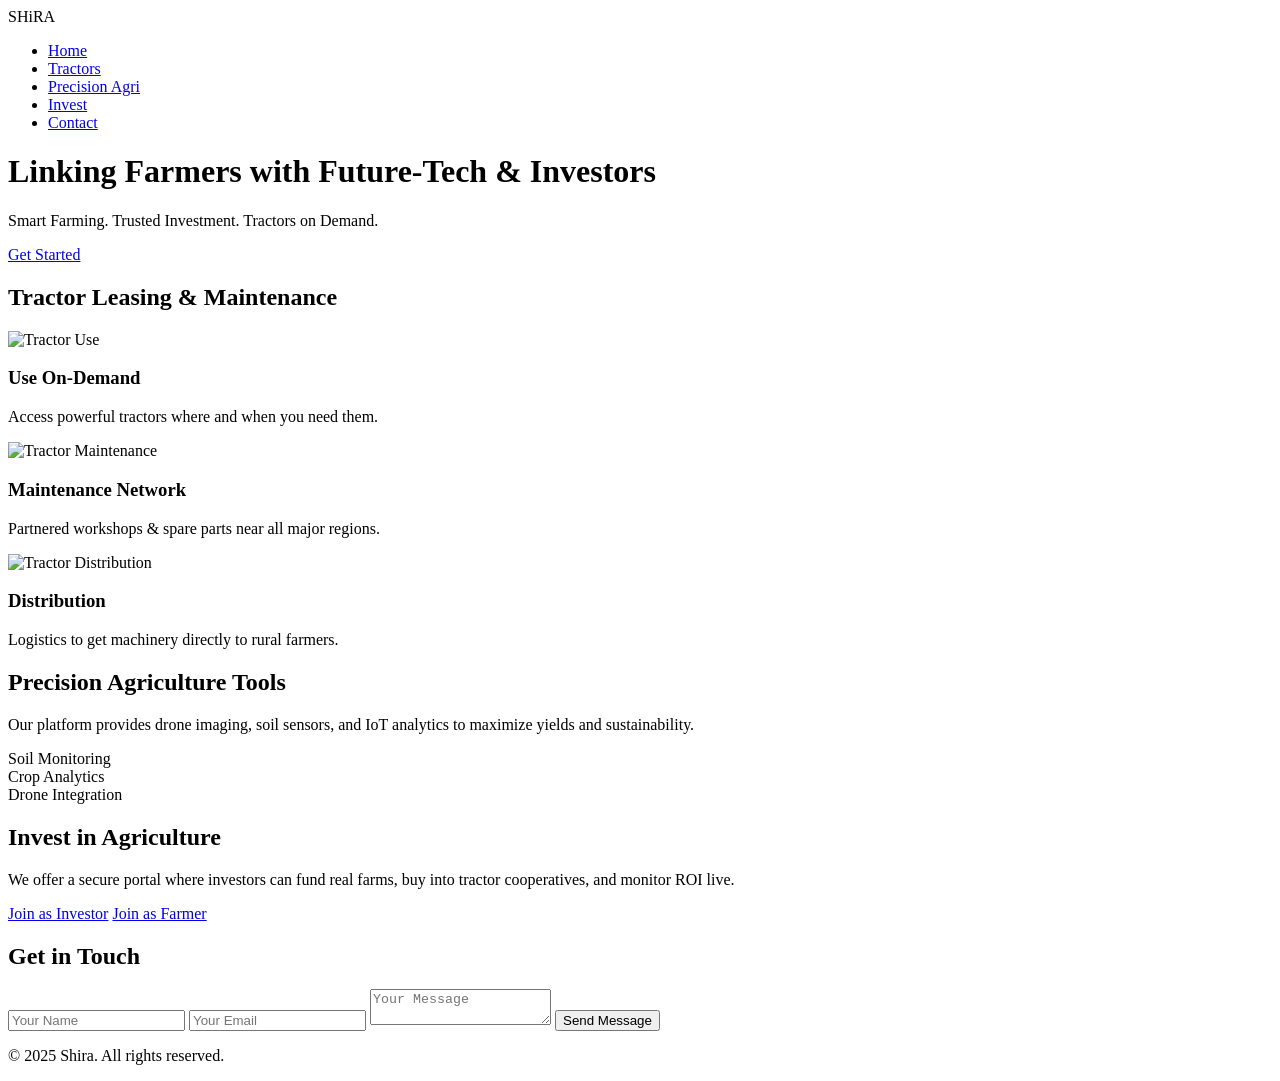
==== index.html @ dc51556b "Shira" ====
<!DOCTYPE html>
<html lang="en">
<head>
  <meta charset="UTF-8">
  <meta name="viewport" content="width=device-width, initial-scale=1.0">
  <title>SHiRA | Tractors, Tech & Investment</title>
  <link rel="stylesheet" href="shira.css">
</head>
<body>
  <header class="hero" style="background-image: url('img/farm-bg.jpg');">
    <nav class="navbar">
      <div class="logo">SHiRA</div>
      <ul class="nav-links">
        <li><a href="#home">Home</a></li>
        <li><a href="#tractors">Tractors</a></li>
        <li><a href="#precision">Precision Agri</a></li>
        <li><a href="#invest">Invest</a></li>
        <li><a href="#contact">Contact</a></li>
      </ul>
    </nav>
    <div class="overlay-text">
      <h1>Linking Farmers with Future-Tech & Investors</h1>
      <p>Smart Farming. Trusted Investment. Tractors on Demand.</p>
      <a href="#invest" class="btn">Get Started</a>
    </div>
  </header>

  <section id="tractors" class="section">
    <h2>Tractor Leasing & Maintenance</h2>
    <div class="flex-cards">
      <div class="card">
        <img src="img/tractor1.jpg" alt="Tractor Use">
        <h3>Use On-Demand</h3>
        <p>Access powerful tractors where and when you need them.</p>
      </div>
      <div class="card">
        <img src="img/tractor2.jpg" alt="Tractor Maintenance">
        <h3>Maintenance Network</h3>
        <p>Partnered workshops & spare parts near all major regions.</p>
      </div>
      <div class="card">
        <img src="img/tractor3.jpg" alt="Tractor Distribution">
        <h3>Distribution</h3>
        <p>Logistics to get machinery directly to rural farmers.</p>
      </div>
    </div>
  </section>

  <section id="precision" class="section dark-bg">
    <h2>Precision Agriculture Tools</h2>
    <p>Our platform provides drone imaging, soil sensors, and IoT analytics to maximize yields and sustainability.</p>
    <div class="features">
      <div>Soil Monitoring</div>
      <div>Crop Analytics</div>
      <div>Drone Integration</div>
    </div>
  </section>

  <section id="invest" class="section">
    <h2>Invest in Agriculture</h2>
    <p>We offer a secure portal where investors can fund real farms, buy into tractor cooperatives, and monitor ROI live.</p>
    <a href="/register" class="btn">Join as Investor</a>
    <a href="/register" class="btn btn-outline">Join as Farmer</a>
  </section>

  <section id="contact" class="section contact">
    <h2>Get in Touch</h2>
    <form action="/contact" method="POST">
      <input type="text" name="name" placeholder="Your Name" required>
      <input type="email" name="email" placeholder="Your Email" required>
      <textarea name="message" placeholder="Your Message" required></textarea>
      <button type="submit">Send Message</button>
    </form>
  </section>

  <footer>
    <p>&copy; 2025 Shira. All rights reserved.</p>
  </footer>
</body>
</html>
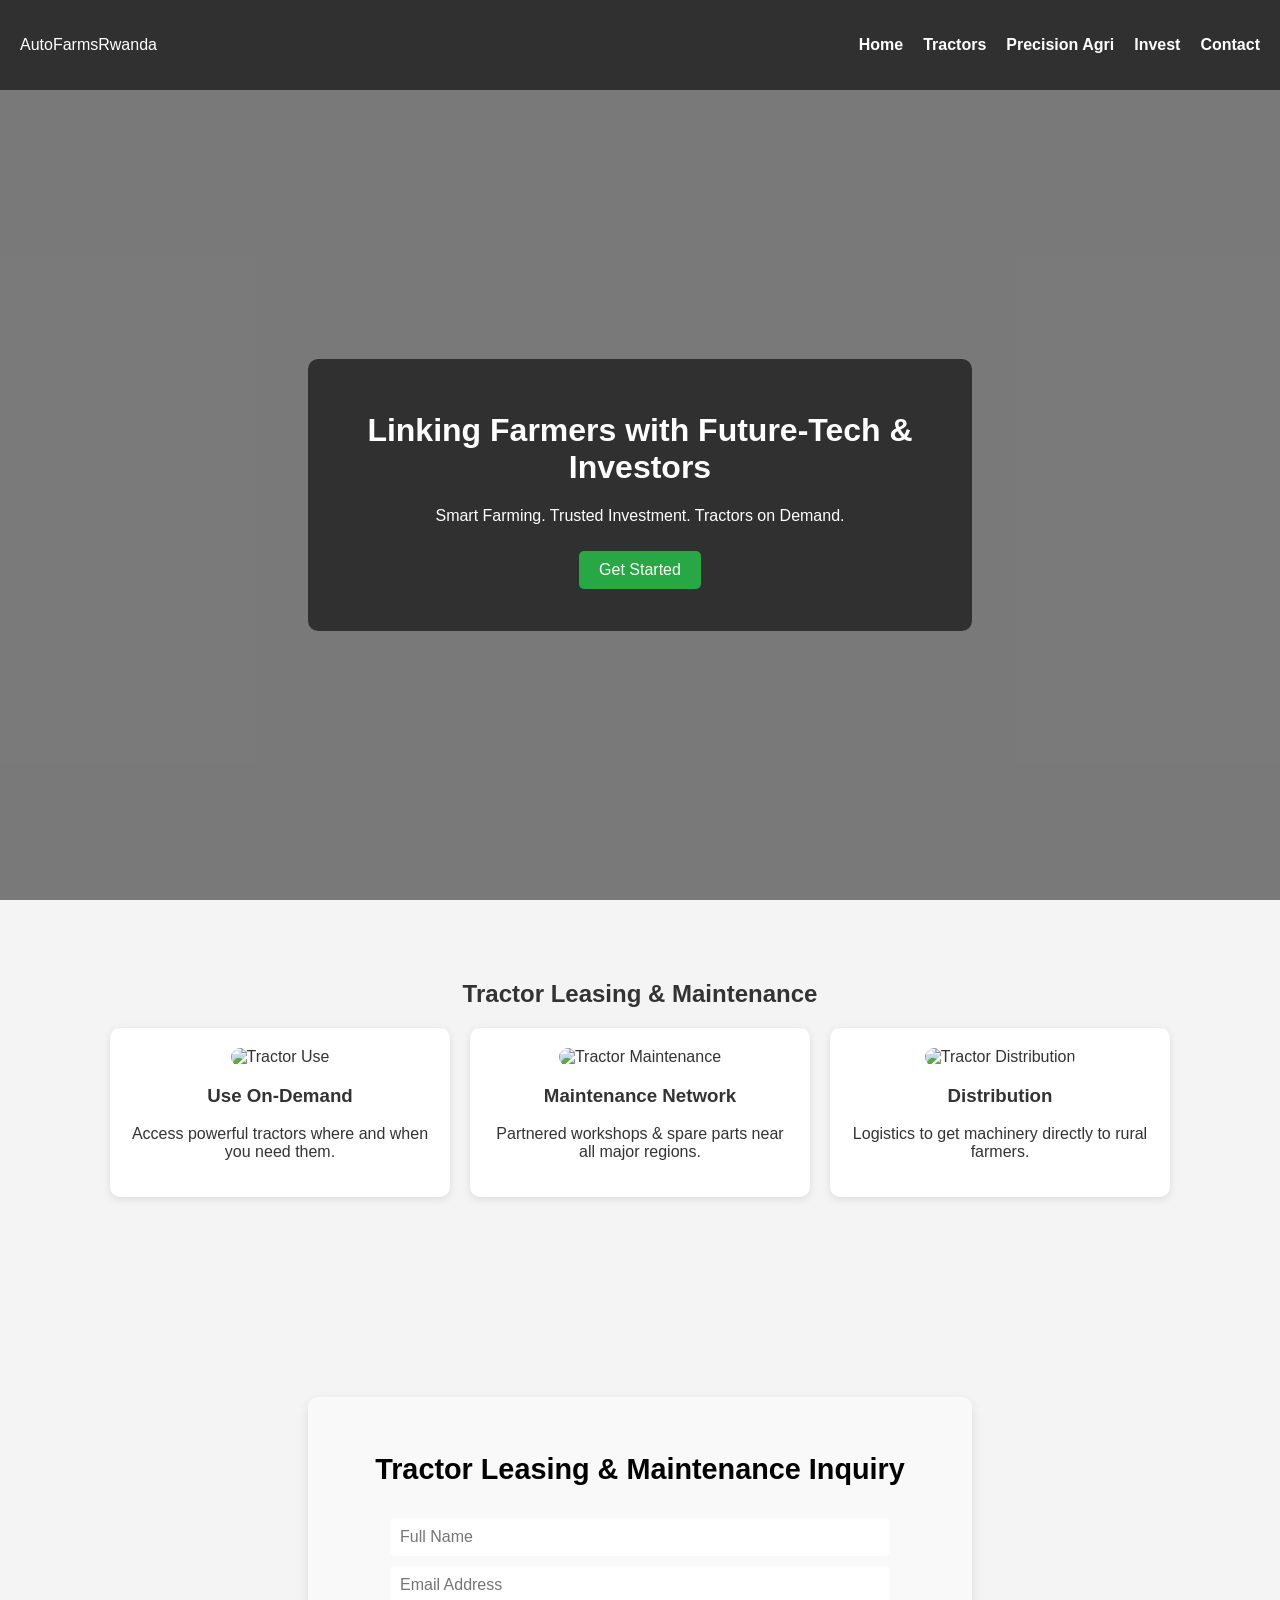
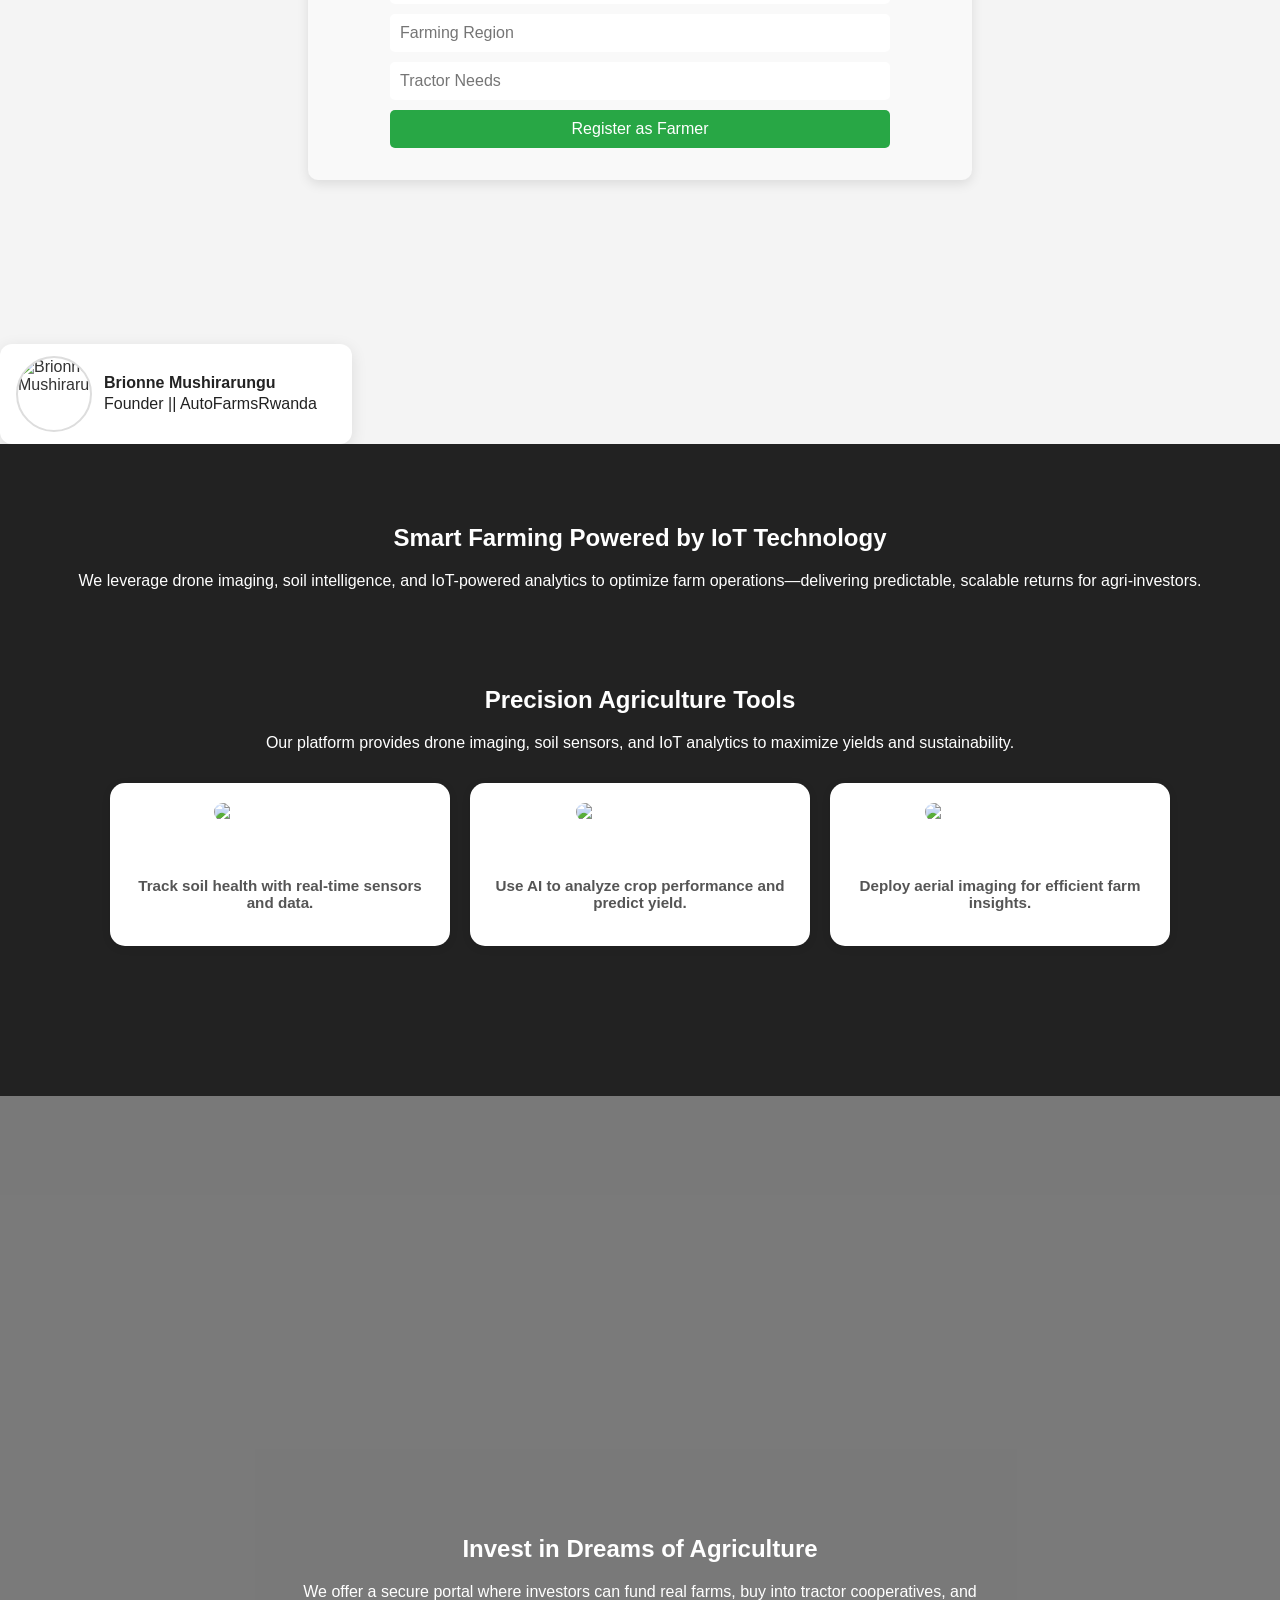
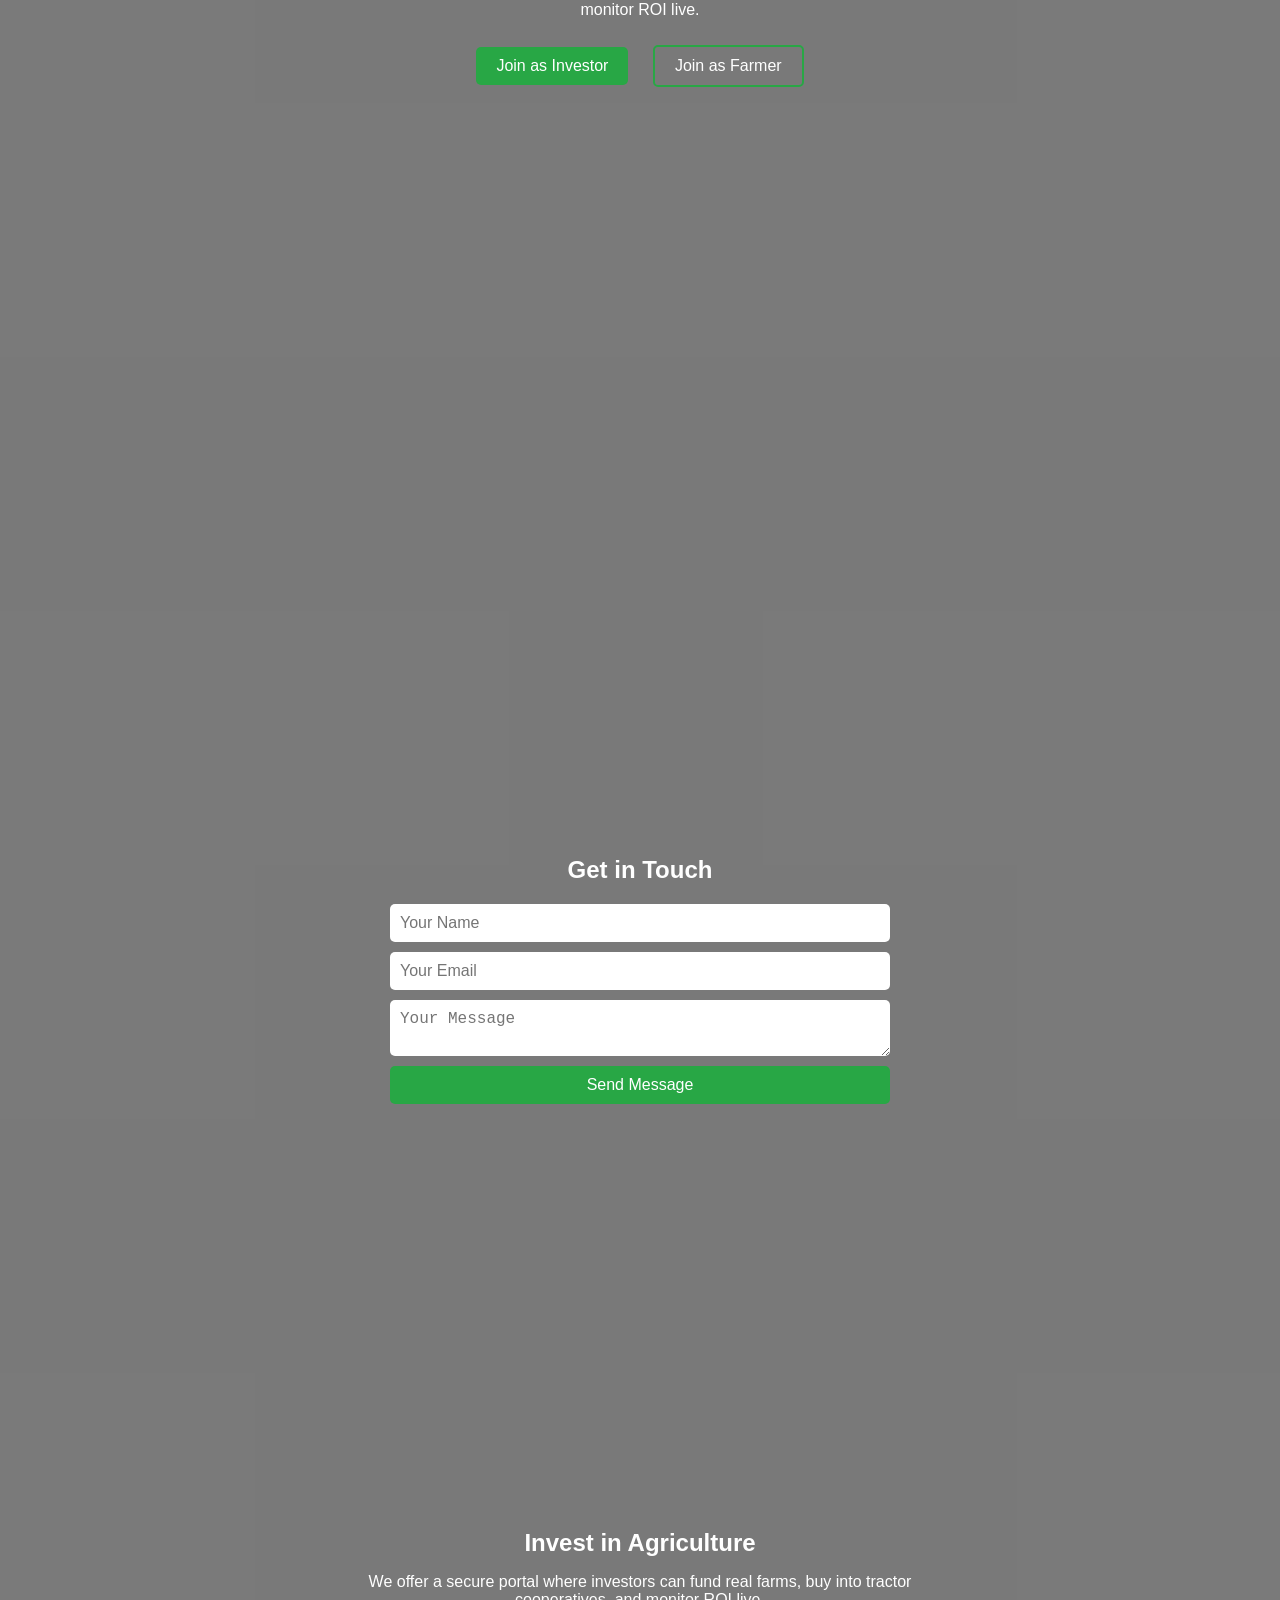
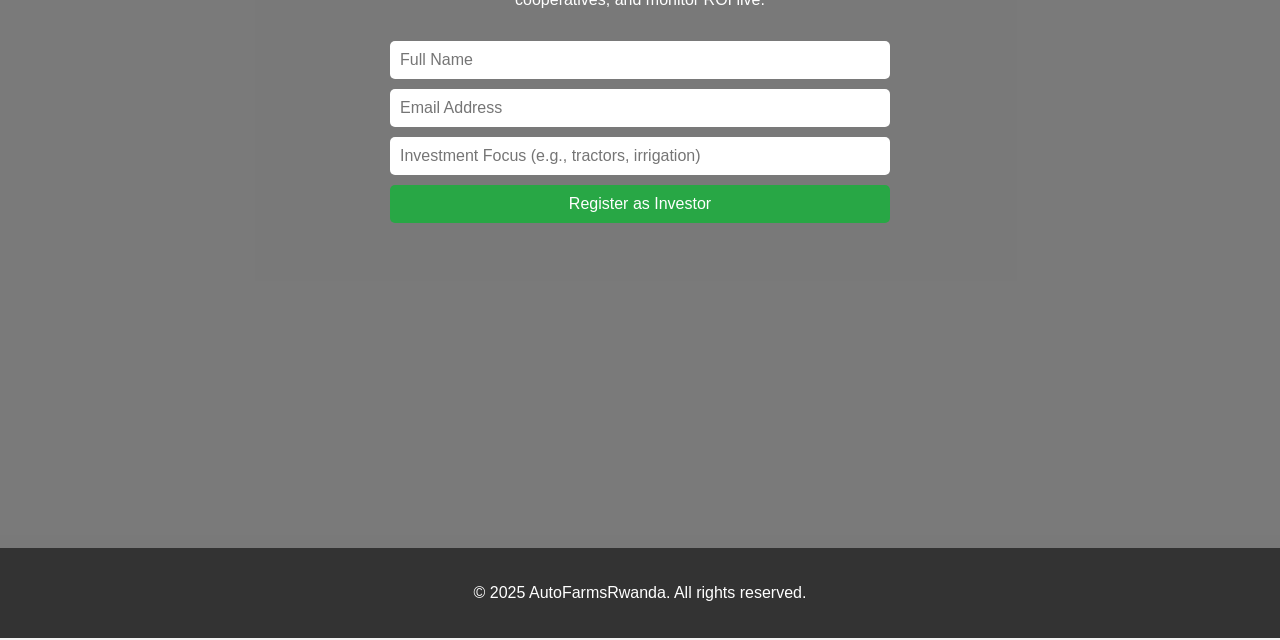
==== commit af3630a3: "html update" ====
--- a/index.html
+++ b/index.html
@@ -3,13 +3,19 @@
 <head>
   <meta charset="UTF-8">
   <meta name="viewport" content="width=device-width, initial-scale=1.0">
-  <title>SHiRA | Tractors, Tech & Investment</title>
-  <link rel="stylesheet" href="shira.css">
+  <title>AFR | Tractors, Tech & Investment</title>
+  <link rel="stylesheet" href="autofarmsrwanda.css">
 </head>
 <body>
-  <header class="hero" style="background-image: url('img/farm-bg.jpg');">
+ <header class="hero">
+  <video autoplay muted loop playsinline class="hero-video">
+    <source src="shira1.mp4" type="video/mp4">
+    Your browser does not support the video tag.
+  </video>
+  <div class="hero-overlay"></div>
+
     <nav class="navbar">
-      <div class="logo">SHiRA</div>
+      <div class="logo">AutoFarmsRwanda</div>
       <ul class="nav-links">
         <li><a href="#home">Home</a></li>
         <li><a href="#tractors">Tractors</a></li>
@@ -29,41 +35,99 @@
     <h2>Tractor Leasing & Maintenance</h2>
     <div class="flex-cards">
       <div class="card">
-        <img src="img/tractor1.jpg" alt="Tractor Use">
+        <img src="tractor1.jpeg" alt="Tractor Use">
         <h3>Use On-Demand</h3>
         <p>Access powerful tractors where and when you need them.</p>
       </div>
       <div class="card">
-        <img src="img/tractor2.jpg" alt="Tractor Maintenance">
+        <img src="tractor3.jpeg" alt="Tractor Maintenance">
         <h3>Maintenance Network</h3>
         <p>Partnered workshops & spare parts near all major regions.</p>
       </div>
       <div class="card">
-        <img src="img/tractor3.jpg" alt="Tractor Distribution">
+        <img src="tractor 2.jpg" alt="Tractor Distribution">
         <h3>Distribution</h3>
         <p>Logistics to get machinery directly to rural farmers.</p>
       </div>
     </div>
   </section>
 
+  <section id="tractors" class="section">
+  <div class="tractor-form-container">
+    <h2 style="color: black;">Tractor Leasing & Maintenance Inquiry</h2>
+    <form action="/register/farmer" method="POST" class="registration-form">
+      <input type="text" name="name" placeholder="Full Name" required>
+      <input type="email" name="email" placeholder="Email Address" required>
+      <input type="text" name="region" placeholder="Farming Region" required>
+      <input type="text" name="tractor_need" placeholder="Tractor Needs" required>
+      <button type="submit">Register as Farmer</button>
+    </form>
+    
+</section>
+  <div class="form-profile-box">
+  <img src="brii.png" alt="Brionne Mushirarungu">
+  <div class="profile-text">
+    <strong>Brionne Mushirarungu</strong><br>
+    Founder || AutoFarmsRwanda
+  </div>
+</div>
+
   <section id="precision" class="section dark-bg">
-    <h2>Precision Agriculture Tools</h2>
-    <p>Our platform provides drone imaging, soil sensors, and IoT analytics to maximize yields and sustainability.</p>
+    <h2>Smart Farming Powered by IoT Technology
+</h2>
+    <p>We leverage drone imaging, soil intelligence, and IoT-powered analytics to optimize farm operations—delivering predictable, scalable returns for agri-investors.</p>
     <div class="features">
-      <div>Soil Monitoring</div>
-      <div>Crop Analytics</div>
-      <div>Drone Integration</div>
-    </div>
+  <section id="precision" class="section dark-bg">
+  <h2>Precision Agriculture Tools</h2>
+  <p>Our platform provides drone imaging, soil sensors, and IoT analytics to maximize yields and sustainability.</p>
+  
+  <div class="feature-cards">
+    <div class="feature-card">
+      <img src="soil-monitoring.jpeg" alt="Soil Monitoring">
+      <h3>Soil Monitoring</h3>
+      <p>Track soil health with real-time sensors and data.</p>
+    </div>
+    <div class="feature-card">
+      <img src="crop-analytics.jpeg" alt="Crop Analytics">
+      <h3>Crop Analytics</h3>
+      <p>Use AI to analyze crop performance and predict yield.</p>
+    </div>
+    <div class="feature-card">
+      <img src="drone-integration.jpg" alt="Drone Integration">
+      <h3>Drone Integration</h3>
+      <p>Deploy aerial imaging for efficient farm insights.</p>
+    </div>
+  </div>
+</section>
+
+</div>
   </section>
 
-  <section id="invest" class="section">
-    <h2>Invest in Agriculture</h2>
+ <section id="invest" class="section image-bg">
+  <div class="overlay"></div>
+
+  <div class="content">
+    <h2>Invest in Dreams of Agriculture</h2>
     <p>We offer a secure portal where investors can fund real farms, buy into tractor cooperatives, and monitor ROI live.</p>
     <a href="/register" class="btn">Join as Investor</a>
     <a href="/register" class="btn btn-outline">Join as Farmer</a>
-  </section>
-
-  <section id="contact" class="section contact">
+  </div>
+</section>
+
+
+ <section id="contact" class="contact-section">
+  <div class="overlay"></div>
+
+  <div class="video-row">
+    <video autoplay muted loop playsinline class="side-video left-video">
+      <source src="ric.mp4" type="video/mp4">
+    </video>
+    <video autoplay muted loop playsinline class="side-video right-video">
+      <source src="ricaaa.mp4" type="video/mp4">
+    </video>
+  </div>
+
+  <div class="contact-content">
     <h2>Get in Touch</h2>
     <form action="/contact" method="POST">
       <input type="text" name="name" placeholder="Your Name" required>
@@ -71,10 +135,67 @@
       <textarea name="message" placeholder="Your Message" required></textarea>
       <button type="submit">Send Message</button>
     </form>
-  </section>
+  </div>
+</section>
+
+
+
+
+
+ <section id="invest" class="section video-section">
+  <video autoplay muted loop playsinline class="background-video">
+    <source src="shira0.mp4" type="video/mp4">
+    Your browser does not support the video tag.
+  </video>
+  <div class="video-overlay"></div>
+
+  <div class="video-content">
+    <h2>Invest in Agriculture</h2>
+    <p>We offer a secure portal where investors can fund real farms, buy into tractor cooperatives, and monitor ROI live.</p>
+    <form action="/register/investor" method="POST" class="registration-form">
+      <input type="text" name="name" placeholder="Full Name" required>
+      <input type="email" name="email" placeholder="Email Address" required>
+      <input type="text" name="investment_focus" placeholder="Investment Focus (e.g., tractors, irrigation)" required>
+      <button type="submit">Register as Investor</button>
+    </form>
+  </div>
+</section>
+
+
+<style>
+.registration-form {
+  margin-top: 2rem;
+  display: flex;
+  flex-direction: column;
+  gap: 10px;
+  max-width: 500px;
+  margin-left: auto;
+  margin-right: auto;
+}
+.registration-form input,
+.registration-form button {
+  padding: 10px;
+  border-radius: 5px;
+  border: none;
+  font-size: 1rem;
+}
+.registration-form input {
+  background: #fff;
+  color: #333;
+}
+.registration-form button {
+  background: #28a745;
+  color: white;
+  cursor: pointer;
+  transition: background 0.3s ease;
+}
+.registration-form button:hover {
+  background: #218838;
+}
+</style>
 
   <footer>
-    <p>&copy; 2025 Shira. All rights reserved.</p>
+    <p>&copy; 2025 AutoFarmsRwanda. All rights reserved.</p>
   </footer>
 </body>
 </html>
--- a/autofarmsrwanda.css
+++ b/autofarmsrwanda.css
@@ -0,0 +1,550 @@
+/* GENERAL RESET */
+body {
+  margin: 0;
+  font-family: 'Segoe UI', sans-serif;
+  background-color: #f4f4f4;
+  color: #333;
+}
+
+/* HERO VIDEO BACKGROUND */
+.hero {
+  position: relative;
+  height: 100vh;
+  display: flex;
+  flex-direction: column;
+  justify-content: center;
+  text-align: center;
+  overflow: hidden;
+  color: white;
+}
+
+.hero-video {
+  position: absolute;
+  top: 0;
+  left: 0;
+  min-width: 100%;
+  min-height: 100%;
+  object-fit: cover;
+  z-index: 1;
+}
+
+.hero-overlay {
+  position: absolute;
+  top: 0;
+  left: 0;
+  width: 100%;
+  height: 100%;
+  background: rgba(0, 0, 0, 0.5); /* Adjust darkness here */
+  z-index: 2;
+}
+
+.navbar,
+.overlay-text {
+  position: relative;
+  z-index: 3;
+}
+
+.navbar {
+  display: flex;
+  justify-content: space-between;
+  align-items: center;
+  padding: 20px;
+  background-color: rgba(0, 0, 0, 0.6);
+}
+
+.nav-links {
+  list-style: none;
+  display: flex;
+  gap: 20px;
+}
+
+.nav-links li a {
+  color: white;
+  text-decoration: none;
+  font-weight: bold;
+}
+
+.overlay-text {
+  background: rgba(0, 0, 0, 0.6);
+  padding: 2rem;
+  border-radius: 10px;
+  max-width: 600px;
+  margin: auto;
+}
+
+/* BUTTONS */
+.btn {
+  background-color: #28a745;
+  color: white;
+  padding: 10px 20px;
+  text-decoration: none;
+  display: inline-block;
+  margin-top: 20px;
+  border-radius: 5px;
+}
+
+.btn-outline {
+  border: 2px solid #28a745;
+  color: #28a745;
+  background: none;
+}
+
+/* GENERAL LAYOUT */
+.section {
+  padding: 60px 20px;
+  text-align: center;
+}
+
+.dark-bg {
+  background-color: #222;
+  color: white;
+}
+
+.flex-cards {
+  display: flex;
+  gap: 20px;
+  flex-wrap: wrap;
+  justify-content: center;
+}
+
+.card {
+  background-color: white;
+  box-shadow: 0 2px 8px rgba(0,0,0,0.1);
+  padding: 20px;
+  border-radius: 10px;
+  max-width: 300px;
+}
+
+.card img {
+  width: 100%;
+  height: auto;
+  border-radius: 10px;
+}
+
+.features div {
+  margin: 15px 0;
+  font-weight: bold;
+}
+
+.contact form {
+  display: flex;
+  flex-direction: column;
+  gap: 10px;
+  max-width: 500px;
+  margin: auto;
+}
+
+footer {
+  background: #333;
+  color: white;
+  text-align: center;
+  padding: 20px;
+}
+
+.feature-cards {
+  display: flex;
+  gap: 20px;
+  flex-wrap: wrap;
+  justify-content: center;
+  margin-top: 2rem;
+}
+
+.feature-card {
+  background-color: white;
+  box-shadow: 0 2px 8px rgba(0,0,0,0.1);
+  padding: 20px;
+  border-radius: 15px;
+  max-width: 300px;
+  text-align: center;
+  transition: transform 0.3s ease, box-shadow 0.3s ease;
+}
+
+.feature-card:hover {
+  transform: translateY(-8px);
+  box-shadow: 0 10px 20px rgba(0,0,0,0.15);
+}
+
+.feature-card img {
+  width: 100%;
+  height: auto;
+  border-radius: 10px;
+}
+
+.feature-card h3 {
+  margin-top: 15px;
+  font-size: 1.2rem;
+}
+
+.feature-card p {
+  font-size: 0.95rem;
+  color: #555;
+}
+
+.feature-cards {
+  display: flex;
+  flex-wrap: wrap;
+  gap: 20px;
+  justify-content: center;
+  margin-top: 2rem;
+}
+
+.feature-card {
+  background-color: white;
+  box-shadow: 0 2px 8px rgba(0,0,0,0.1);
+  padding: 20px;
+  border-radius: 15px;
+  max-width: 300px;
+  text-align: center;
+  transition: transform 0.3s ease, box-shadow 0.3s ease;
+  flex: 1 1 300px;
+}
+
+.feature-card:hover {
+  transform: translateY(-8px);
+  box-shadow: 0 10px 20px rgba(0,0,0,0.15);
+}
+
+.feature-card img {
+  width: 100%;
+  height: auto;
+  border-radius: 10px;
+}
+
+.feature-card h3 {
+  margin-top: 15px;
+  font-size: 1.2rem;
+}
+
+.feature-card p {
+  font-size: 0.95rem;
+  color: #555;
+}
+
+.card {
+  background-color: white;
+  box-shadow: 0 2px 8px rgba(0,0,0,0.1);
+  padding: 20px;
+  border-radius: 10px;
+  max-width: 300px;
+  transition: transform 0.3s ease, box-shadow 0.3s ease;
+}
+
+.card:hover {
+  transform: translateY(-8px) scale(1.03);
+  box-shadow: 0 10px 20px rgba(0,0,0,0.15);
+}
+
+.video-section {
+  position: relative;
+  height: 100vh;
+  color: white;
+  overflow: hidden;
+  display: flex;
+  align-items: center;
+  justify-content: center;
+  text-align: center;
+  padding: 2rem;
+}
+
+.background-video {
+  position: absolute;
+  top: 0;
+  left: 0;
+  min-width: 100%;
+  min-height: 100%;
+  object-fit: cover;
+  z-index: 1;
+}
+
+.video-overlay {
+  position: absolute;
+  top: 0;
+  left: 0;
+  width: 100%;
+  height: 100%;
+  background: rgba(0,0,0,0.5); /* dark overlay */
+  z-index: 2;
+}
+
+.video-content {
+  position: relative;
+  z-index: 3;
+  max-width: 600px;
+  margin: auto;
+}
+
+.video-content h2,
+.video-content p {
+  margin-bottom: 1rem;
+  color: white;
+}
+
+.registration-form {
+  display: flex;
+  flex-direction: column;
+  gap: 10px;
+  max-width: 500px;
+  margin: auto;
+  z-index: 3;
+}
+
+.registration-form input,
+.registration-form button {
+  padding: 10px;
+  border-radius: 5px;
+  border: none;
+  font-size: 1rem;
+}
+
+.registration-form input {
+  background: #fff;
+  color: #333;
+}
+
+.registration-form button {
+  background: #28a745;
+  color: white;
+  cursor: pointer;
+  transition: background 0.3s ease;
+}
+
+.registration-form button:hover {
+  background: #218838;
+}
+
+.image-bg {
+  position: relative;
+  background: url('RiCA.jpg') no-repeat center center/cover;
+  color: white;
+  height: 100vh;
+  display: flex;
+  align-items: center;
+  justify-content: center;
+  text-align: center;
+  overflow: hidden;
+}
+
+.image-bg .overlay {
+  position: absolute;
+  top: 0;
+  left: 0;
+  width: 100%;
+  height: 100%;
+  background: rgba(0, 0, 0, 0.5); /* Overlay darkness */
+  z-index: 1;
+}
+
+.image-bg .content {
+  position: relative;
+  z-index: 2;
+  padding: 2rem;
+  max-width: 700px;
+}
+
+.btn {
+  background-color: #28a745;
+  color: white;
+  padding: 10px 20px;
+  text-decoration: none;
+  display: inline-block;
+  margin: 10px;
+  border-radius: 5px;
+  transition: background-color 0.3s ease, transform 0.2s ease;
+}
+
+.btn:hover {
+  background-color: #218838;
+  transform: translateY(-2px); /* subtle lift */
+}
+
+.btn-outline {
+  border: 2px solid #28a745;
+  color: white;
+  background: transparent;
+  transition: background-color 0.3s ease, transform 0.2s ease;
+}
+
+.btn-outline:hover {
+  background-color: #28a745;
+  color: white;
+  transform: translateY(-2px); /* subtle lift */
+}
+
+.contact-section {
+  position: relative;
+  background: url('ricaa.png') no-repeat center center/cover;
+  padding: 80px 20px;
+  color: white;
+  overflow: hidden;
+  text-align: center;
+}
+
+.contact-section .overlay {
+  position: absolute;
+  top: 0;
+  left: 0;
+  height: 100%;
+  width: 100%;
+  background: rgba(0, 0, 0, 0.5);
+  z-index: 1;
+}
+
+.video-row {
+  position: relative;
+  z-index: 2;
+  display: flex;
+  justify-content: space-between;
+  max-width: 1000px;
+  margin: 0 auto 40px;
+}
+
+.side-video {
+  width: 45%;
+  max-height: 220px;
+  border-radius: 12px;
+  object-fit: cover;
+  transition: transform 0.3s ease;
+}
+
+.side-video:hover {
+  transform: scale(1.05);
+}
+
+.contact-content {
+  position: relative;
+  z-index: 2;
+  max-width: 500px;
+  margin: auto;
+}
+
+.contact-content form {
+  display: flex;
+  flex-direction: column;
+  gap: 10px;
+}
+
+.contact-content input,
+.contact-content textarea,
+.contact-content button {
+  padding: 10px;
+  border-radius: 5px;
+  border: none;
+  font-size: 1rem;
+}
+
+.contact-content input,
+.contact-content textarea {
+  background: #fff;
+  color: #333;
+}
+
+.contact-content button {
+  background-color: #28a745;
+  color: white;
+  cursor: pointer;
+  transition: background-color 0.3s ease;
+}
+
+.contact-content button:hover {
+  background-color: #218838;
+}
+
+/* Container styling */
+.tractor-form-container {
+  max-width: 600px;
+  margin: 80px auto;
+  padding: 2rem;
+  background-color: #f9f9f9;
+  border-radius: 10px;
+  position: relative;
+  box-shadow: 0 4px 12px rgba(0, 0, 0, 0.1);
+  text-align: center;
+}
+
+/* Title */
+.tractor-form-container h2 {
+  margin-bottom: 1.5rem;
+  font-size: 1.8rem;
+  color: #222;
+}
+
+/* Form layout */
+.registration-form {
+  display: flex;
+  flex-direction: column;
+  gap: 12px;
+}
+.registration-form input,
+.registration-form button {
+  padding: 12px;
+  font-size: 1rem;
+  border-radius: 6px;
+  border: 1px solid #ccc;
+}
+.registration-form input:focus {
+  border-color: #28a745;
+  outline: none;
+}
+.registration-form button {
+  background-color: #28a745;
+  color: white;
+  border: none;
+  transition: background 0.3s ease;
+}
+.registration-form button:hover {
+  background-color: #218838;
+}
+
+/* Team profile */
+.profile-box {
+  position: absolute;
+  bottom: -60px;
+  left: 20px;
+  display: flex;
+  align-items: left;
+  background: white;
+  padding: 10px 14px;
+  border-radius: 8px;
+  box-shadow: 0 2px 6px rgba(0, 0, 0, 0.1);
+}
+
+.profile-pic {
+  width: 50px;
+  height: 50px;
+  border-radius: 50%;
+  object-fit: cover;
+  margin-right: 10px;
+}
+
+.profile-info {
+  font-size: 0.9rem;
+  text-align: left;
+  color: #333;
+}
+
+.form-profile-box {
+  display: flex;
+  align-items: center;
+  background: #fff;
+  border-radius: 12px;
+  padding: 12px 16px;
+  margin-top: 24px;
+  box-shadow: 0 4px 16px rgba(0, 0, 0, 0.1);
+  max-width: 320px;
+  gap: 12px;
+  font-family: Arial, sans-serif;
+}
+
+.form-profile-box img {
+  width: 72px;
+  height: 72px;
+  border-radius: 50%;
+  object-fit: cover;
+  border: 2px solid #ddd;
+}
+
+.profile-text {
+  font-size: 16px;
+  color: #222;
+  line-height: 1.3;
+}
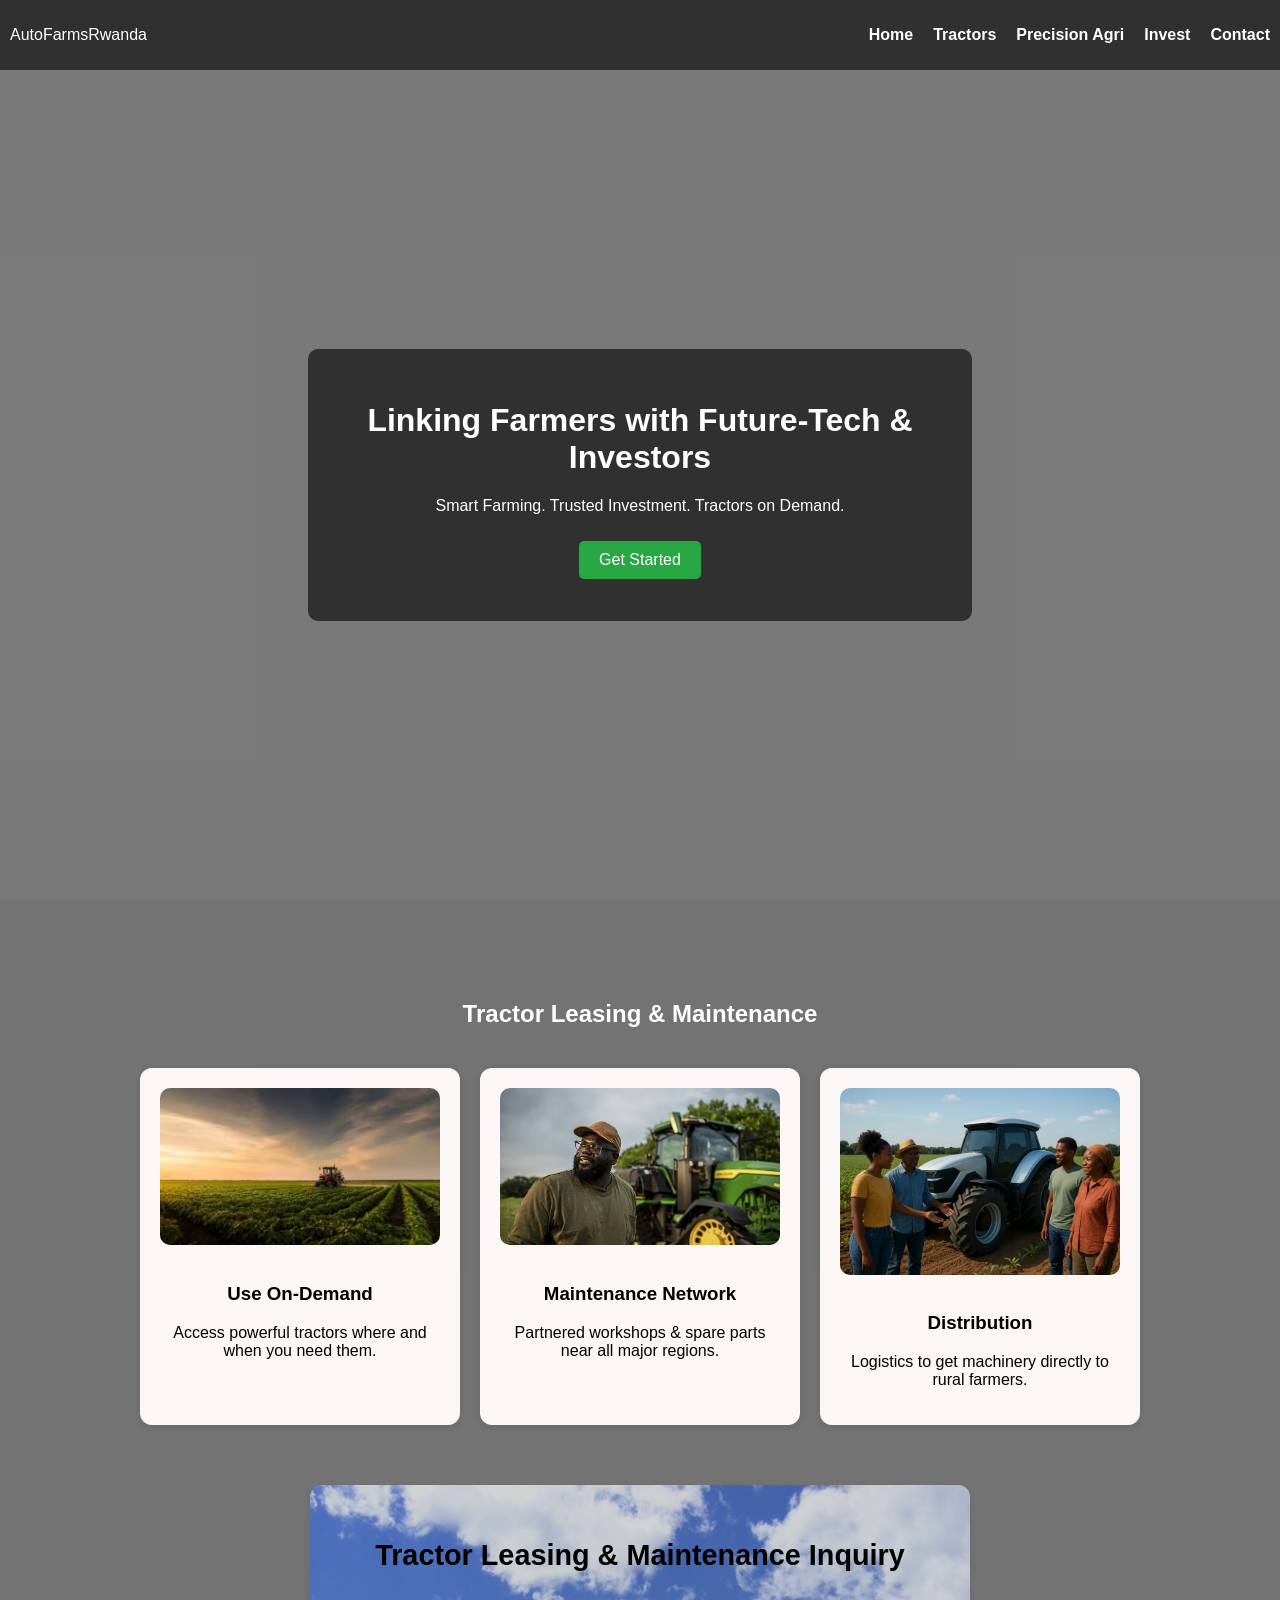
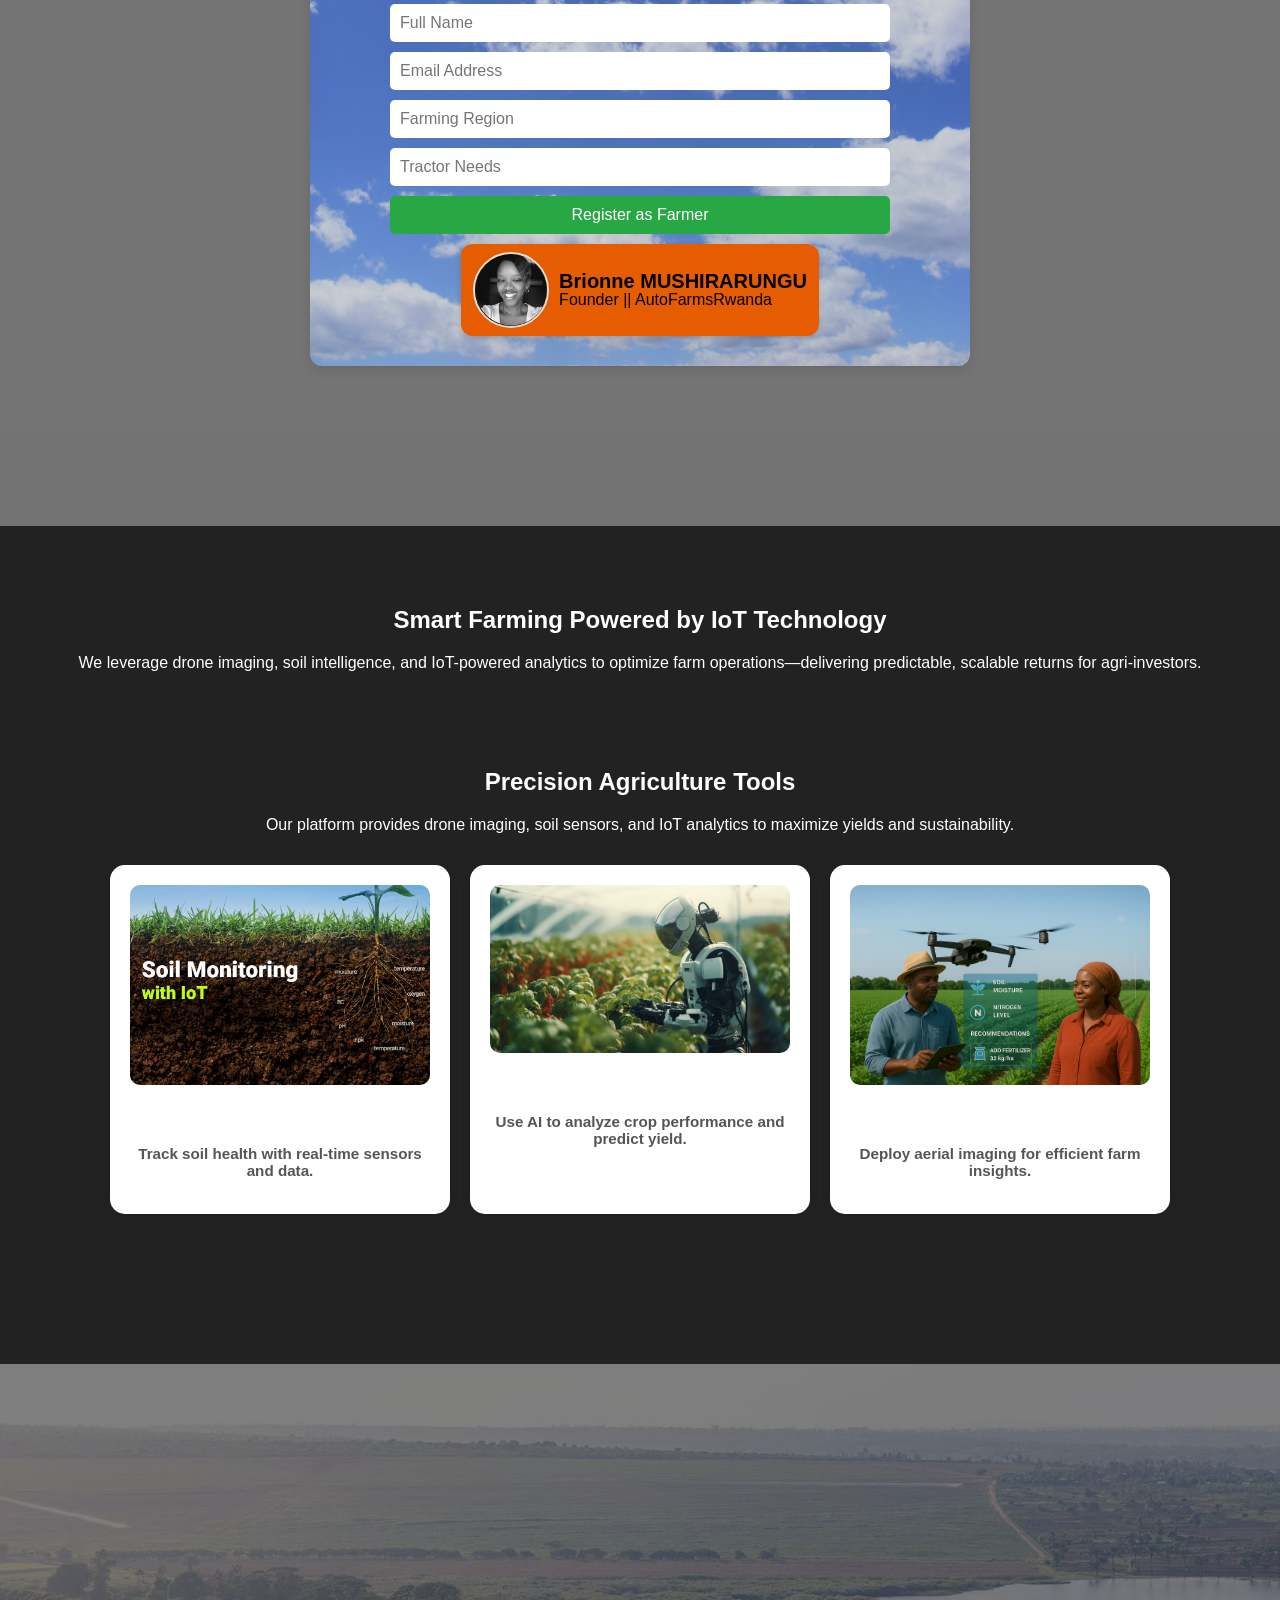
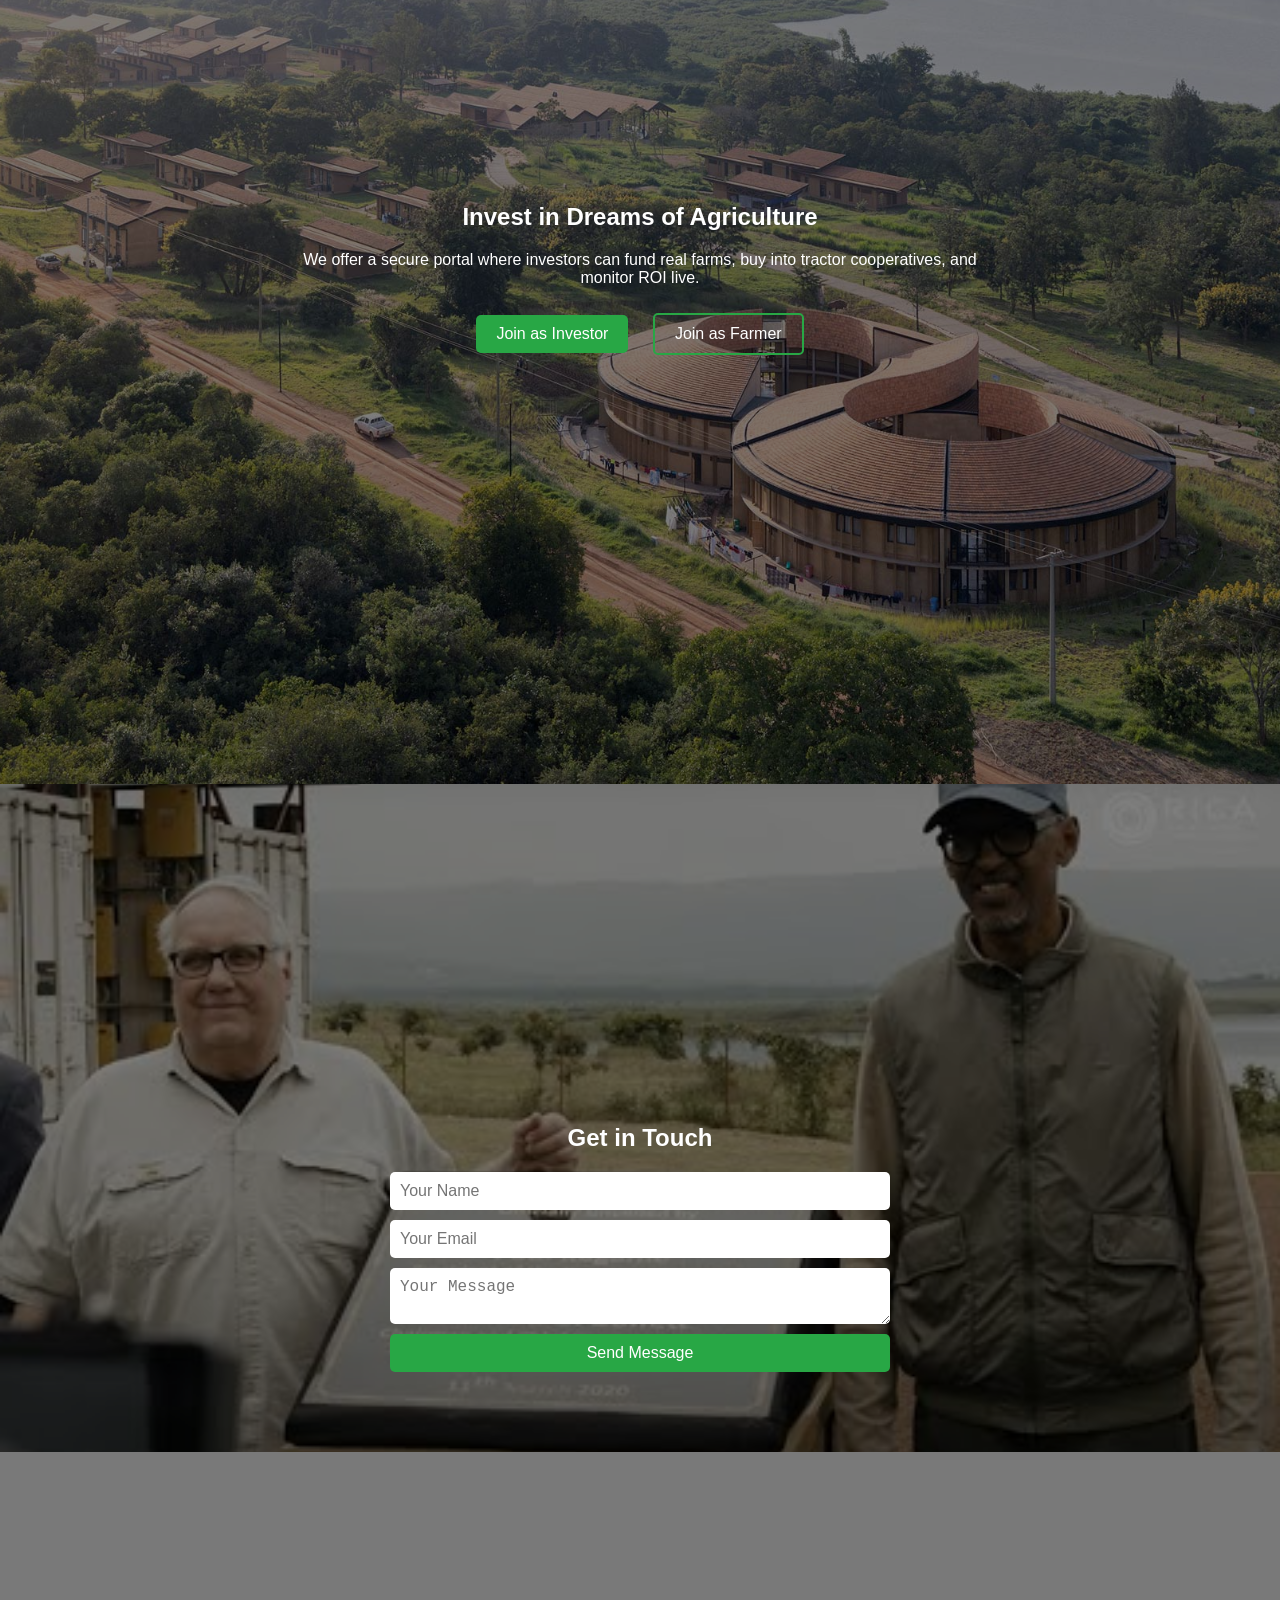
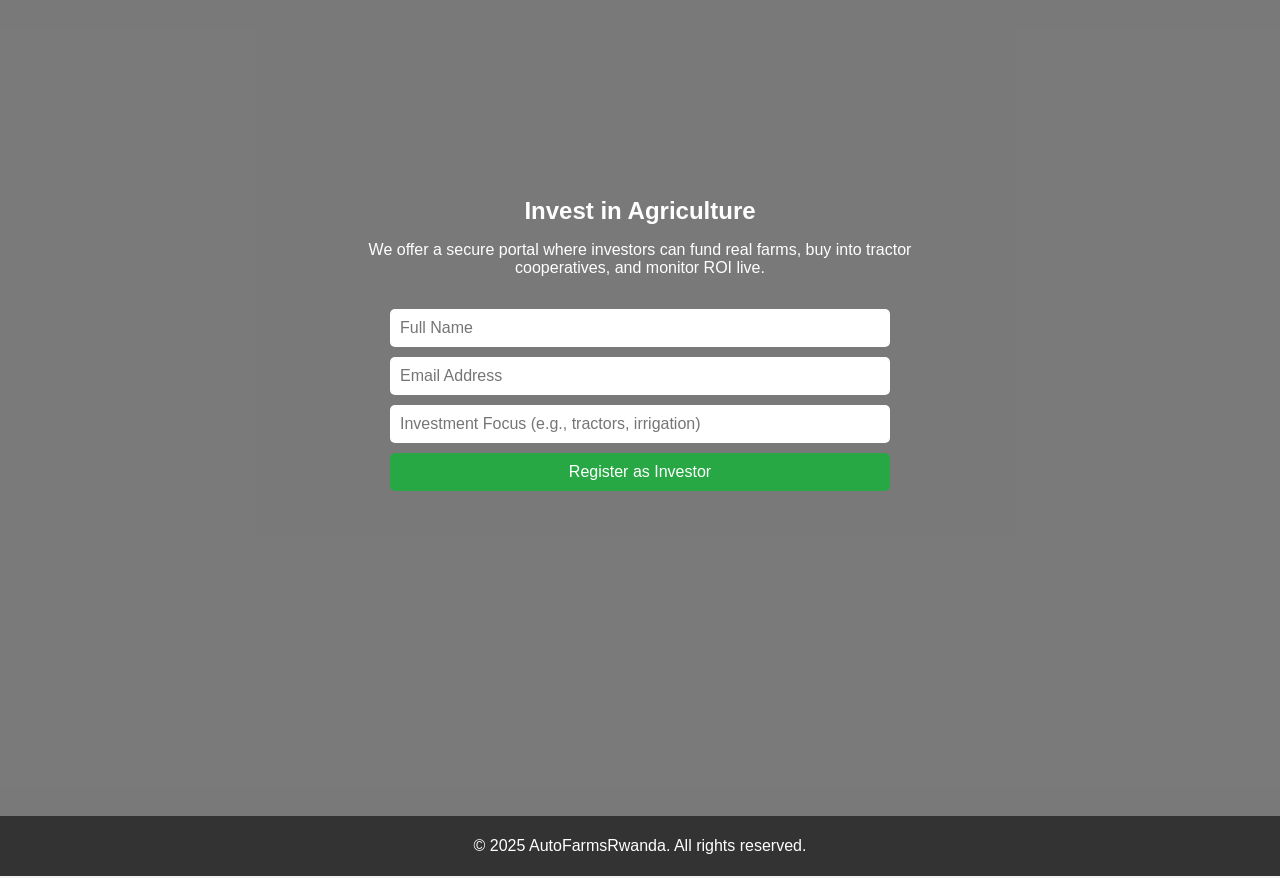
==== commit 11627b58: "ready to deploy" ====
--- a/index.html
+++ b/index.html
@@ -9,7 +9,7 @@
 <body>
  <header class="hero">
   <video autoplay muted loop playsinline class="hero-video">
-    <source src="shira1.mp4" type="video/mp4">
+    <source src="Agriculture.mp4" type="video/mp4">
     Your browser does not support the video tag.
   </video>
   <div class="hero-overlay"></div>
@@ -31,46 +31,55 @@
     </div>
   </header>
 
-  <section id="tractors" class="section">
+  <section id="tractors" class="section video-background">
+  <video autoplay muted loop playsinline class="background-video">
+    <source src="w.mp4" type="video/mp4" />
+    Your browser does not support the video tag.
+  </video>
+
+  <div class="overlay"></div>
+
+  <div class="content">
     <h2>Tractor Leasing & Maintenance</h2>
     <div class="flex-cards">
       <div class="card">
-        <img src="tractor1.jpeg" alt="Tractor Use">
+        <img src="ygt.jpg" alt="Tractor Use">
         <h3>Use On-Demand</h3>
         <p>Access powerful tractors where and when you need them.</p>
       </div>
       <div class="card">
-        <img src="tractor3.jpeg" alt="Tractor Maintenance">
+        <img src="uj.jpg" alt="Tractor Maintenance">
         <h3>Maintenance Network</h3>
         <p>Partnered workshops & spare parts near all major regions.</p>
       </div>
       <div class="card">
-        <img src="tractor 2.jpg" alt="Tractor Distribution">
+        <img src="ed.png" alt="Tractor Distribution">
         <h3>Distribution</h3>
         <p>Logistics to get machinery directly to rural farmers.</p>
       </div>
     </div>
-  </section>
-
-  <section id="tractors" class="section">
-  <div class="tractor-form-container">
-    <h2 style="color: black;">Tractor Leasing & Maintenance Inquiry</h2>
-    <form action="/register/farmer" method="POST" class="registration-form">
-      <input type="text" name="name" placeholder="Full Name" required>
-      <input type="email" name="email" placeholder="Email Address" required>
-      <input type="text" name="region" placeholder="Farming Region" required>
-      <input type="text" name="tractor_need" placeholder="Tractor Needs" required>
-      <button type="submit">Register as Farmer</button>
-    </form>
-    
-</section>
-  <div class="form-profile-box">
-  <img src="brii.png" alt="Brionne Mushirarungu">
-  <div class="profile-text">
-    <strong>Brionne Mushirarungu</strong><br>
-    Founder || AutoFarmsRwanda
-  </div>
-</div>
+
+    <div class="tractor-form-container">
+      <h2>Tractor Leasing & Maintenance Inquiry</h2>
+      <form action="/register/farmer" method="POST" class="registration-form">
+        <input type="text" name="name" placeholder="Full Name" required>
+        <input type="email" name="email" placeholder="Email Address" required>
+        <input type="text" name="region" placeholder="Farming Region" required>
+        <input type="text" name="tractor_need" placeholder="Tractor Needs" required>
+        <button type="submit">Register as Farmer</button>
+
+        <div class="form-profile-box">
+          <img src="brii.png" alt="Brionne Mushirarungu">
+          <div class="profile-text">
+            <strong>Brionne MUSHIRARUNGU</strong><br>
+            Founder || AutoFarmsRwanda
+          </div>
+        </div>
+      </form>
+    </div>
+  </div>
+</section>
+
 
   <section id="precision" class="section dark-bg">
     <h2>Smart Farming Powered by IoT Technology
@@ -83,17 +92,17 @@
   
   <div class="feature-cards">
     <div class="feature-card">
-      <img src="soil-monitoring.jpeg" alt="Soil Monitoring">
+      <img src="ikr.jpg" alt="Soil Monitoring">
       <h3>Soil Monitoring</h3>
       <p>Track soil health with real-time sensors and data.</p>
     </div>
     <div class="feature-card">
-      <img src="crop-analytics.jpeg" alt="Crop Analytics">
+      <img src="fv.png" alt="Crop Analytics">
       <h3>Crop Analytics</h3>
       <p>Use AI to analyze crop performance and predict yield.</p>
     </div>
     <div class="feature-card">
-      <img src="drone-integration.jpg" alt="Drone Integration">
+      <img src="ai.png" alt="Drone Integration">
       <h3>Drone Integration</h3>
       <p>Deploy aerial imaging for efficient farm insights.</p>
     </div>
@@ -109,8 +118,8 @@
   <div class="content">
     <h2>Invest in Dreams of Agriculture</h2>
     <p>We offer a secure portal where investors can fund real farms, buy into tractor cooperatives, and monitor ROI live.</p>
-    <a href="/register" class="btn">Join as Investor</a>
-    <a href="/register" class="btn btn-outline">Join as Farmer</a>
+    <a href="investor-overview.html" class="btn">Join as Investor</a>
+<a href="farmer-registration.html" class="btn btn-outline">Join as Farmer</a>
   </div>
 </section>
 
@@ -120,10 +129,10 @@
 
   <div class="video-row">
     <video autoplay muted loop playsinline class="side-video left-video">
-      <source src="ric.mp4" type="video/mp4">
+      <source src="row.mp4" type="video/mp4">
     </video>
     <video autoplay muted loop playsinline class="side-video right-video">
-      <source src="ricaaa.mp4" type="video/mp4">
+      <source src="row 2.mp4" type="video/mp4">
     </video>
   </div>
 
@@ -144,7 +153,7 @@
 
  <section id="invest" class="section video-section">
   <video autoplay muted loop playsinline class="background-video">
-    <source src="shira0.mp4" type="video/mp4">
+    <source src="Invest in.mp4" type="video/mp4">
     Your browser does not support the video tag.
   </video>
   <div class="video-overlay"></div>
--- a/autofarmsrwanda.css
+++ b/autofarmsrwanda.css
@@ -48,7 +48,7 @@
   display: flex;
   justify-content: space-between;
   align-items: center;
-  padding: 20px;
+  padding: 10px;
   background-color: rgba(0, 0, 0, 0.6);
 }
 
@@ -314,7 +314,7 @@
 
 .image-bg {
   position: relative;
-  background: url('RiCA.jpg') no-repeat center center/cover;
+  background: url('hjk.jpg') no-repeat center center/cover;
   color: white;
   height: 100vh;
   display: flex;
@@ -372,7 +372,7 @@
 
 .contact-section {
   position: relative;
-  background: url('ricaa.png') no-repeat center center/cover;
+  background: url('pkk.jpg') no-repeat center center/cover;
   padding: 80px 20px;
   color: white;
   overflow: hidden;
@@ -454,11 +454,13 @@
   max-width: 600px;
   margin: 80px auto;
   padding: 2rem;
-  background-color: #f9f9f9;
+  background: url('lkm.jpg');
   border-radius: 10px;
   position: relative;
   box-shadow: 0 4px 12px rgba(0, 0, 0, 0.1);
   text-align: center;
+    overflow: hidden; /* ensures overlay stays inside container */
+
 }
 
 /* Title */
@@ -466,6 +468,22 @@
   margin-bottom: 1.5rem;
   font-size: 1.8rem;
   color: #222;
+}
+
+/* Overlay layer */
+.tractor-form-container::before {
+  content: "";
+  position: absolute;
+  inset: 0;
+  background: rgba(112, 111, 111, 0.3); /* change the opacity or color as needed */
+  z-index: 1;
+}
+
+/* Make sure your content stays above the overlay */
+.tractor-form-container > * {
+  position: relative;
+  z-index: 2;
+  color: #fff; /* adjust text color for contrast */
 }
 
 /* Form layout */
@@ -496,45 +514,6 @@
 }
 
 /* Team profile */
-.profile-box {
-  position: absolute;
-  bottom: -60px;
-  left: 20px;
-  display: flex;
-  align-items: left;
-  background: white;
-  padding: 10px 14px;
-  border-radius: 8px;
-  box-shadow: 0 2px 6px rgba(0, 0, 0, 0.1);
-}
-
-.profile-pic {
-  width: 50px;
-  height: 50px;
-  border-radius: 50%;
-  object-fit: cover;
-  margin-right: 10px;
-}
-
-.profile-info {
-  font-size: 0.9rem;
-  text-align: left;
-  color: #333;
-}
-
-.form-profile-box {
-  display: flex;
-  align-items: center;
-  background: #fff;
-  border-radius: 12px;
-  padding: 12px 16px;
-  margin-top: 24px;
-  box-shadow: 0 4px 16px rgba(0, 0, 0, 0.1);
-  max-width: 320px;
-  gap: 12px;
-  font-family: Arial, sans-serif;
-}
-
 .form-profile-box img {
   width: 72px;
   height: 72px;
@@ -543,8 +522,144 @@
   border: 2px solid #ddd;
 }
 
+.form-profile-box input,
+.form-profile-box button {
+  width: 100%;
+  margin-bottom: 12px;
+  padding: 10px;
+  border-radius: 6px;
+  border: 1px solid #ccc;
+}
+
+.form-profile-box button {
+  background: #2eb82e;
+  color: white;
+  font-weight: bold;
+  cursor: pointer;
+  border: none;
+}
+
+.form-profile-box {
+  display: flex;
+  flex-direction: row;         /* place image and text side by side */
+  align-items: center;
+  gap: 10px;
+  background: #e65c00;         /* orange background */
+   padding: 8px 12px;            /* reduced padding (height shrinks) */
+  border-radius: 12px;
+  box-shadow: 0 2px 6px rgba(0,0,0,0.15);
+  max-width: 500px;           /* adjust width */
+  margin: 0 auto;
+}
+
 .profile-text {
-  font-size: 16px;
-  color: #222;
-  line-height: 1.3;
-}
+  text-align: left;
+  color: #000;
+    line-height: 0.5;            /* tighter line spacing */
+}
+
+.profile-text strong {
+  display: block;
+  font-size: 20px;
+  font-weight: 700;
+  color: #000;
+    margin-bottom: 2px;         /* bring title closer to name */
+}
+
+.profile-text span {
+  font-size: 13px;
+  color: #111;
+}
+
+/* Section with video background */
+.video-background {
+  position: relative;
+  overflow: hidden;
+  color: white;
+  text-align: center;
+  padding: 80px 20px;
+}
+
+.background-video {
+  position: absolute;
+  top: 0;
+  left: 0;
+  width: 100%;
+  height: 100%;
+  object-fit: cover;
+  z-index: 0;
+}
+
+.overlay {
+  position: absolute;
+  top: 0;
+  left: 0;
+  width: 100%;
+  height: 100%;
+  background: rgba(10, 10, 10, 0.55); /* dark transparent overlay */
+  z-index: 1;
+}
+
+/* Content sits above video */
+.content {
+  position: relative;
+  z-index: 2;
+  max-width: 1000px;
+  margin: auto;
+}
+
+/* Flex Cards */
+.flex-cards {
+  display: flex;
+  flex-wrap: wrap;
+  justify-content: center;
+  gap: 20px;
+  margin-top: 40px;
+}
+
+.card {
+  background: rgb(251, 247, 247);
+  border-radius: 12px;
+  padding: 20px;
+  width: 280px;
+  backdrop-filter: blur(6px);
+  transition: transform 0.3s;
+}
+
+.card:hover {
+  transform: translateY(-5px);
+}
+
+.card img {
+  width: 100%;
+  border-radius: 10px;
+  margin-bottom: 15px;
+}
+
+/* Form Section */
+.tractor-form-container {
+  margin-top: 60px;
+  background: url('lkm.jpg') no-repeat center center/cover;
+  padding: 30px;
+  border-radius: 12px;
+  backdrop-filter: blur(8px);
+}
+
+.tractor-form-container h2 {
+  color: white;
+  margin-bottom: 20px;
+}
+
+.card h3,
+.card p {
+  color: black; /* ensure both title & paragraph are black */
+}
+
+.tractor-form-container h2 {
+  color: black;
+}
+
+footer {
+  padding-top: 5px;
+  padding-bottom: 5px;
+}
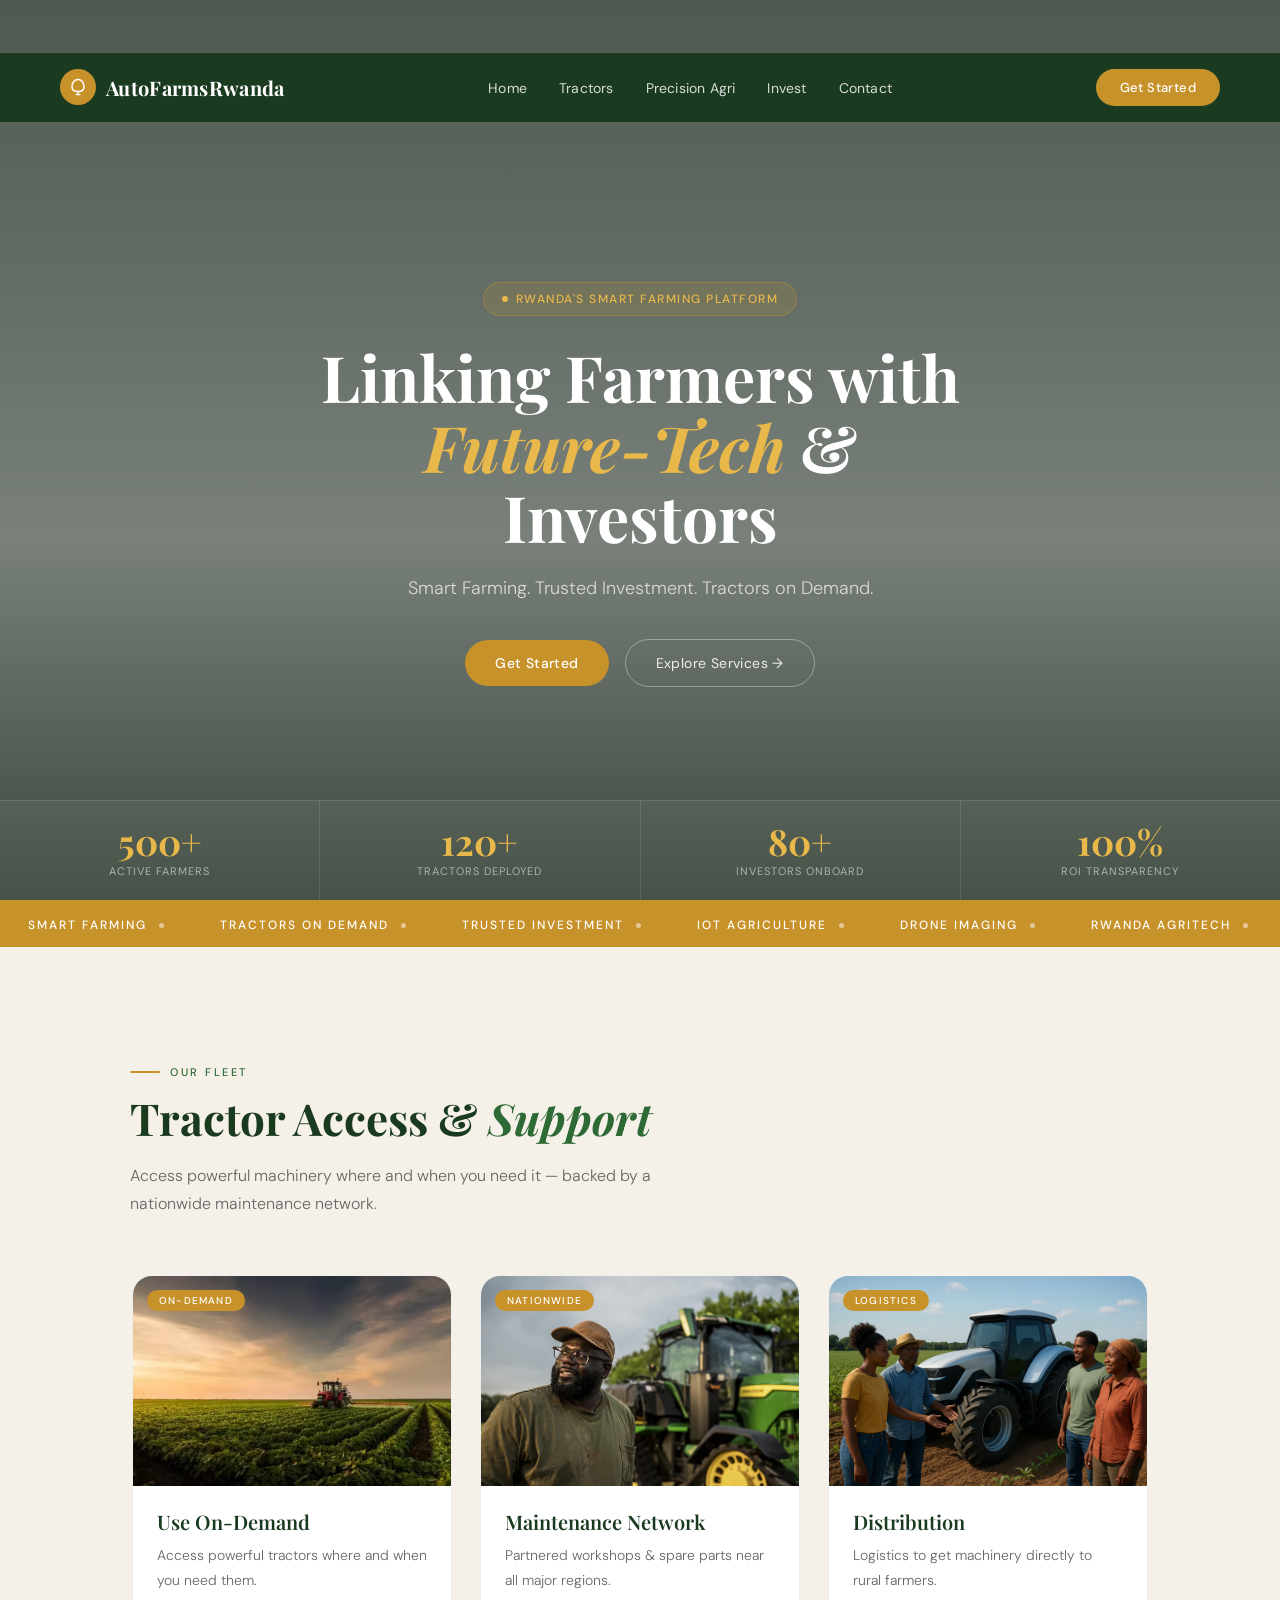
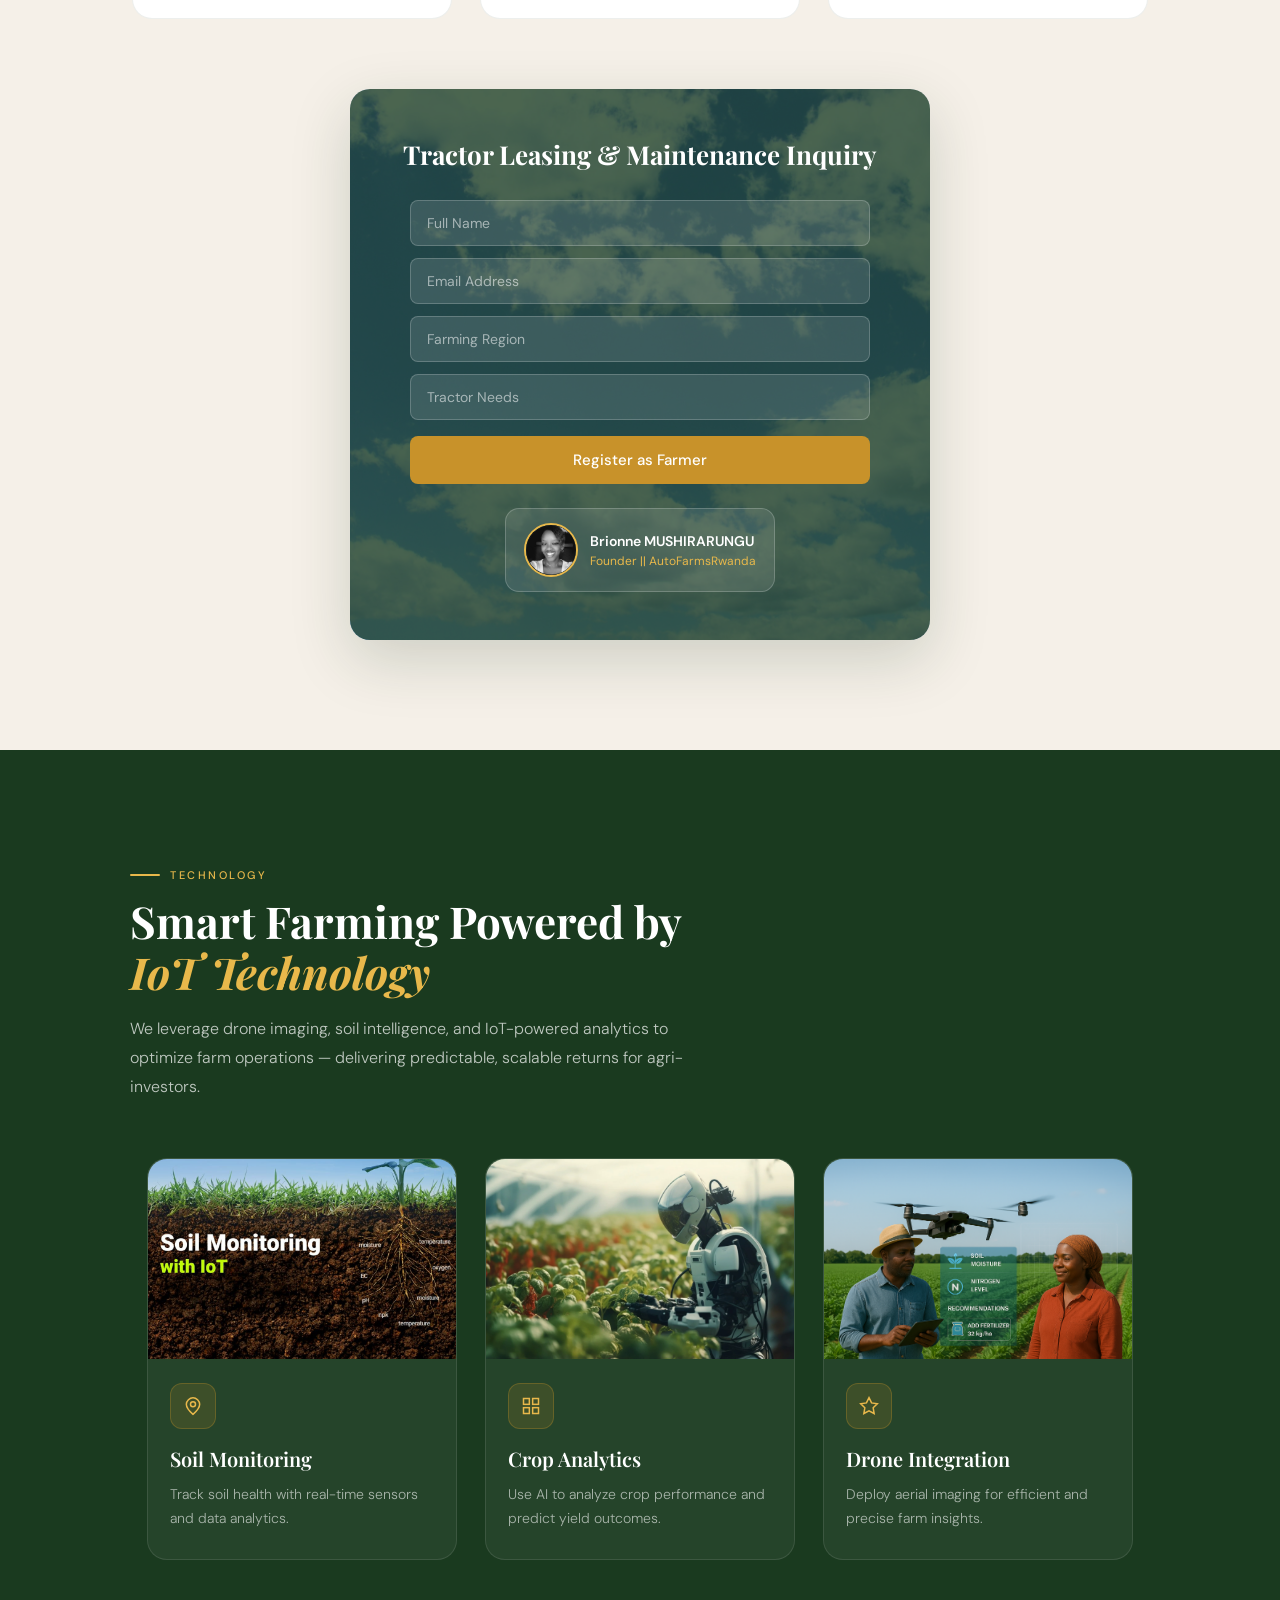
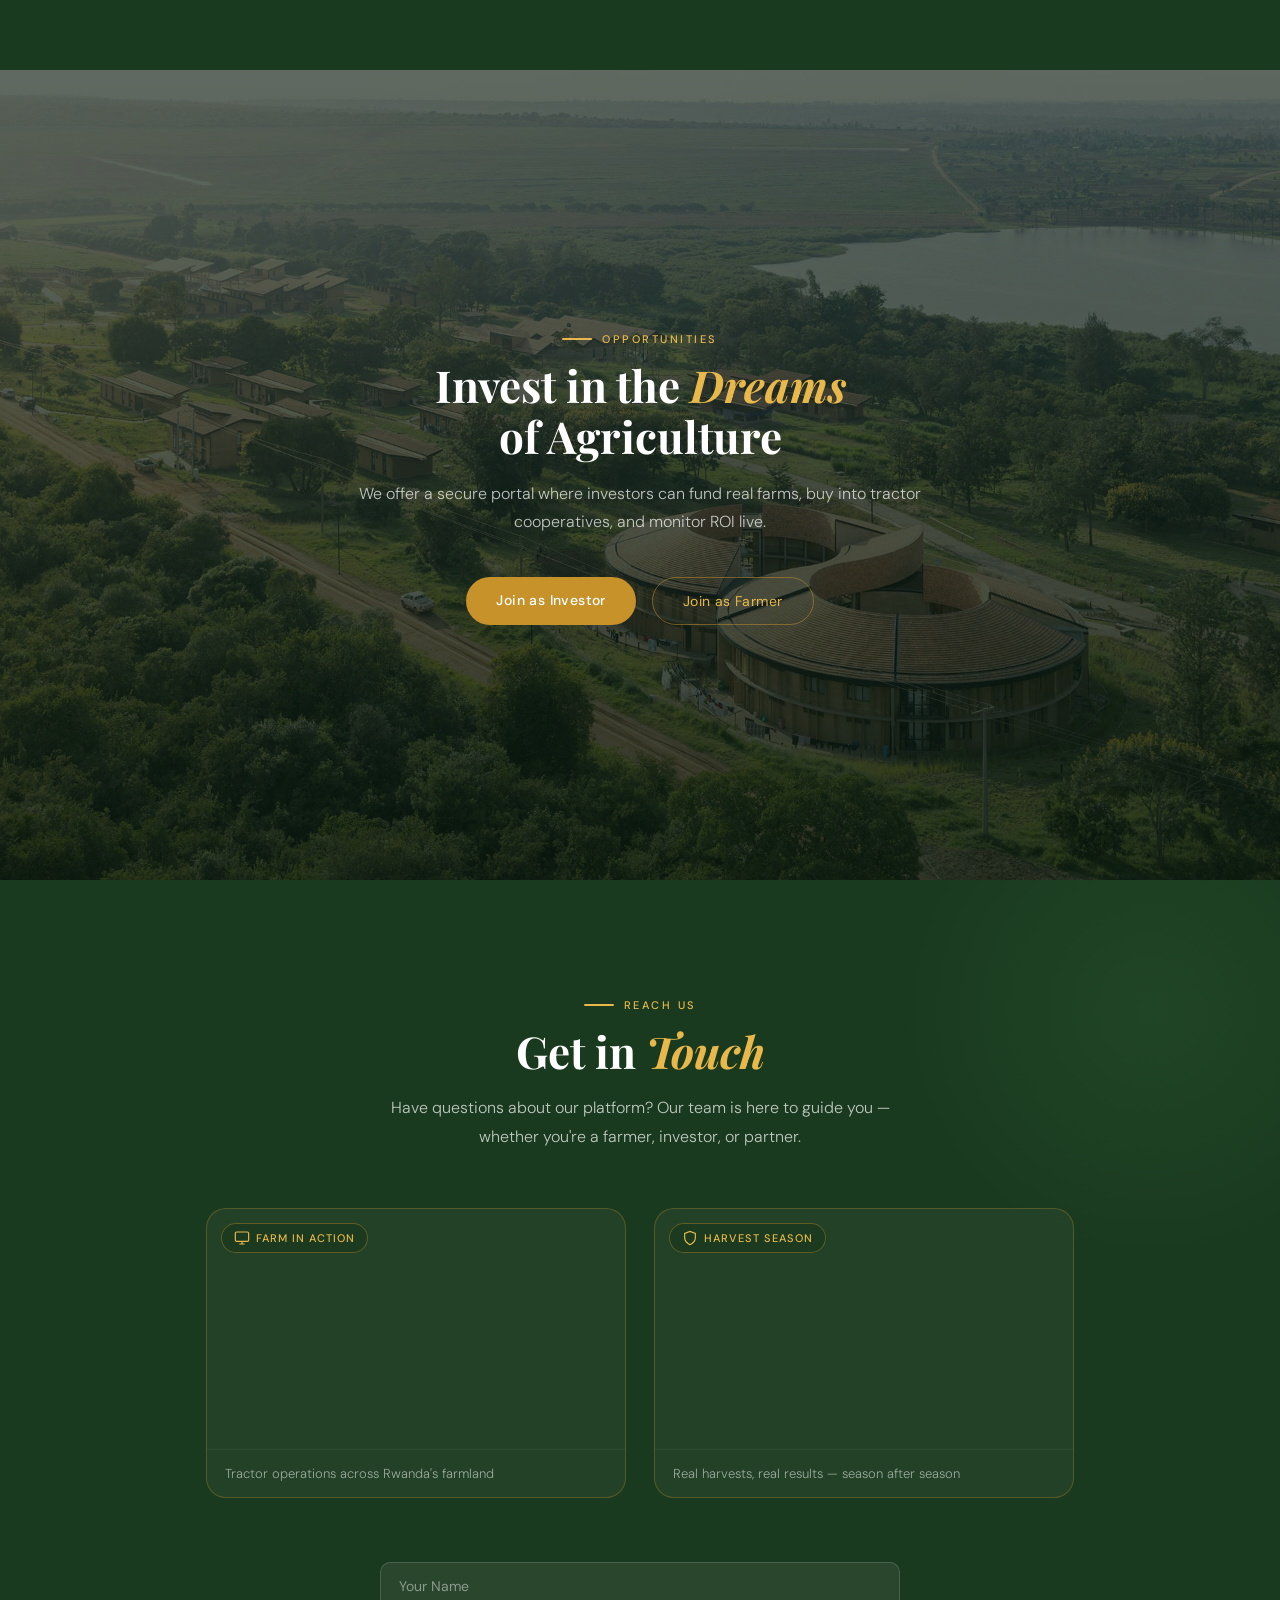
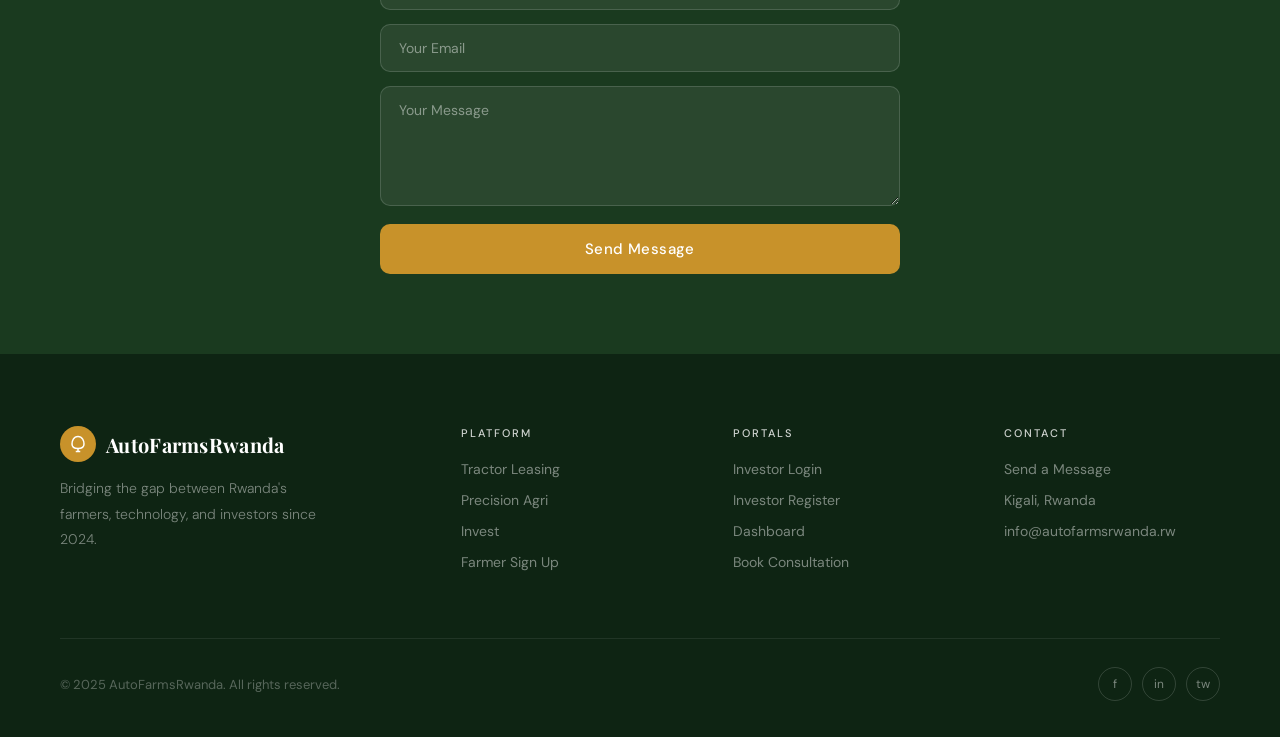
==== commit 74020b9b: "theme changed" ====
--- a/index.html
+++ b/index.html
@@ -5,17 +5,24 @@
   <meta name="viewport" content="width=device-width, initial-scale=1.0">
   <title>AFR | Tractors, Tech & Investment</title>
   <link rel="stylesheet" href="autofarmsrwanda.css">
+  <link href="https://fonts.googleapis.com/css2?family=Playfair+Display:ital,wght@0,500;0,700;1,500&family=DM+Sans:wght@300;400;500&display=swap" rel="stylesheet">
 </head>
 <body>
- <header class="hero">
-  <video autoplay muted loop playsinline class="hero-video">
-    <source src="Agriculture.mp4" type="video/mp4">
-    Your browser does not support the video tag.
-  </video>
-  <div class="hero-overlay"></div>
+
+  <!-- ===== HERO (video background preserved) ===== -->
+  <header class="hero" id="home">
+    <video autoplay muted loop playsinline class="hero-video">
+      <source src="Agriculture.mp4" type="video/mp4">
+    </video>
+    <div class="hero-overlay"></div>
 
     <nav class="navbar">
-      <div class="logo">AutoFarmsRwanda</div>
+      <div class="nav-logo">
+        <div class="nav-logo-icon">
+          <svg viewBox="0 0 24 24" fill="none" stroke="#fff" stroke-width="2"><path d="M12 2C6 2 4 8 4 12c0 4 2 6 8 6s8-2 8-6c0-4-2-10-8-10z"/><path d="M12 18v4M9 22h6"/></svg>
+        </div>
+        <span class="nav-logo-text">AutoFarmsRwanda</span>
+      </div>
       <ul class="nav-links">
         <li><a href="#home">Home</a></li>
         <li><a href="#tractors">Tractors</a></li>
@@ -23,188 +30,269 @@
         <li><a href="#invest">Invest</a></li>
         <li><a href="#contact">Contact</a></li>
       </ul>
+      <a href="#invest" class="nav-cta">Get Started</a>
     </nav>
-    <div class="overlay-text">
-      <h1>Linking Farmers with Future-Tech & Investors</h1>
+
+    <div class="hero-body">
+      <div class="hero-badge"><div class="hero-badge-dot"></div><span>Rwanda's Smart Farming Platform</span></div>
+      <h1>Linking Farmers with<br><em>Future-Tech</em> &amp; Investors</h1>
       <p>Smart Farming. Trusted Investment. Tractors on Demand.</p>
-      <a href="#invest" class="btn">Get Started</a>
+      <div class="hero-btns">
+        <a href="#invest" class="btn-primary">Get Started</a>
+        <a href="#tractors" class="btn-outline">Explore Services →</a>
+      </div>
+    </div>
+
+    <div class="hero-stats-strip">
+      <div class="hero-stat"><span class="hero-stat-num">500+</span><span class="hero-stat-label">Active Farmers</span></div>
+      <div class="hero-stat"><span class="hero-stat-num">120+</span><span class="hero-stat-label">Tractors Deployed</span></div>
+      <div class="hero-stat"><span class="hero-stat-num">80+</span><span class="hero-stat-label">Investors Onboard</span></div>
+      <div class="hero-stat"><span class="hero-stat-num">100%</span><span class="hero-stat-label">ROI Transparency</span></div>
     </div>
   </header>
 
-  <section id="tractors" class="section video-background">
-  <video autoplay muted loop playsinline class="background-video">
-    <source src="w.mp4" type="video/mp4" />
-    Your browser does not support the video tag.
-  </video>
-
-  <div class="overlay"></div>
-
-  <div class="content">
-    <h2>Tractor Leasing & Maintenance</h2>
-    <div class="flex-cards">
-      <div class="card">
-        <img src="ygt.jpg" alt="Tractor Use">
-        <h3>Use On-Demand</h3>
-        <p>Access powerful tractors where and when you need them.</p>
-      </div>
-      <div class="card">
-        <img src="uj.jpg" alt="Tractor Maintenance">
-        <h3>Maintenance Network</h3>
-        <p>Partnered workshops & spare parts near all major regions.</p>
-      </div>
-      <div class="card">
-        <img src="ed.png" alt="Tractor Distribution">
-        <h3>Distribution</h3>
-        <p>Logistics to get machinery directly to rural farmers.</p>
-      </div>
-    </div>
-
-    <div class="tractor-form-container">
-      <h2>Tractor Leasing & Maintenance Inquiry</h2>
-      <form action="/register/farmer" method="POST" class="registration-form">
-        <input type="text" name="name" placeholder="Full Name" required>
-        <input type="email" name="email" placeholder="Email Address" required>
-        <input type="text" name="region" placeholder="Farming Region" required>
-        <input type="text" name="tractor_need" placeholder="Tractor Needs" required>
-        <button type="submit">Register as Farmer</button>
-
-        <div class="form-profile-box">
-          <img src="brii.png" alt="Brionne Mushirarungu">
-          <div class="profile-text">
-            <strong>Brionne MUSHIRARUNGU</strong><br>
-            Founder || AutoFarmsRwanda
-          </div>
-        </div>
+  <!-- ===== MARQUEE BAND ===== -->
+  <div class="marquee-band">
+    <div class="marquee-inner">
+      <span class="marquee-item">Smart Farming <span class="marquee-dot"></span></span>
+      <span class="marquee-item">Tractors on Demand <span class="marquee-dot"></span></span>
+      <span class="marquee-item">Trusted Investment <span class="marquee-dot"></span></span>
+      <span class="marquee-item">IoT Agriculture <span class="marquee-dot"></span></span>
+      <span class="marquee-item">Drone Imaging <span class="marquee-dot"></span></span>
+      <span class="marquee-item">Rwanda AgriTech <span class="marquee-dot"></span></span>
+      <span class="marquee-item">Soil Intelligence <span class="marquee-dot"></span></span>
+      <span class="marquee-item">Smart Farming <span class="marquee-dot"></span></span>
+      <span class="marquee-item">Tractors on Demand <span class="marquee-dot"></span></span>
+      <span class="marquee-item">Trusted Investment <span class="marquee-dot"></span></span>
+      <span class="marquee-item">IoT Agriculture <span class="marquee-dot"></span></span>
+      <span class="marquee-item">Drone Imaging <span class="marquee-dot"></span></span>
+      <span class="marquee-item">Rwanda AgriTech <span class="marquee-dot"></span></span>
+      <span class="marquee-item">Soil Intelligence <span class="marquee-dot"></span></span>
+    </div>
+  </div>
+
+  <!-- ===== TRACTORS SECTION ===== -->
+  <section id="tractors" class="section-cream">
+    <div class="section-container">
+      <div class="section-header fade-up">
+        <div class="section-tag"><div class="tag-line"></div><span>Our Fleet</span></div>
+        <h2 class="section-title">Tractor Access &amp; <em>Support</em></h2>
+        <p class="section-intro">Access powerful machinery where and when you need it — backed by a nationwide maintenance network.</p>
+      </div>
+
+      <div class="flex-cards fade-up">
+        <div class="afr-card">
+          <div class="afr-card-img">
+            <img src="ygt.jpg" alt="Tractor Use">
+            <div class="card-tag">On-Demand</div>
+          </div>
+          <div class="afr-card-body">
+            <h3>Use On-Demand</h3>
+            <p>Access powerful tractors where and when you need them.</p>
+          </div>
+        </div>
+        <div class="afr-card">
+          <div class="afr-card-img">
+            <img src="uj.jpg" alt="Tractor Maintenance">
+            <div class="card-tag">Nationwide</div>
+          </div>
+          <div class="afr-card-body">
+            <h3>Maintenance Network</h3>
+            <p>Partnered workshops &amp; spare parts near all major regions.</p>
+          </div>
+        </div>
+        <div class="afr-card">
+          <div class="afr-card-img">
+            <img src="ed.png" alt="Tractor Distribution">
+            <div class="card-tag">Logistics</div>
+          </div>
+          <div class="afr-card-body">
+            <h3>Distribution</h3>
+            <p>Logistics to get machinery directly to rural farmers.</p>
+          </div>
+        </div>
+      </div>
+
+      <!-- Tractor Leasing Form -->
+      <div class="tractor-form-container fade-up">
+        <h2>Tractor Leasing &amp; Maintenance Inquiry</h2>
+        <form action="https://formspree.io/f/mwvaaqqj" method="POST" class="registration-form">
+          <input type="text" name="name" placeholder="Full Name" required>
+          <input type="email" name="email" placeholder="Email Address" required>
+          <input type="text" name="region" placeholder="Farming Region" required>
+          <input type="text" name="tractor_need" placeholder="Tractor Needs" required>
+          <button type="submit">Register as Farmer</button>
+
+          <div class="form-profile-box">
+            <img src="brii.png" alt="Brionne Mushirarungu">
+            <div class="profile-text">
+              <strong>Brionne MUSHIRARUNGU</strong>
+              <span>Founder || AutoFarmsRwanda</span>
+            </div>
+          </div>
+        </form>
+      </div>
+    </div>
+  </section>
+
+  <!-- ===== PRECISION AGRICULTURE ===== -->
+  <section id="precision" class="section-dark">
+    <div class="section-container">
+      <div class="section-header fade-up">
+        <div class="section-tag light"><div class="tag-line gold"></div><span>Technology</span></div>
+        <h2 class="section-title light">Smart Farming Powered by<br><em>IoT Technology</em></h2>
+        <p class="section-intro light">We leverage drone imaging, soil intelligence, and IoT-powered analytics to optimize farm operations — delivering predictable, scalable returns for agri-investors.</p>
+      </div>
+
+      <div class="feature-cards fade-up">
+        <div class="feature-card">
+          <div class="feature-card-img">
+            <img src="ikr.jpg" alt="Soil Monitoring">
+          </div>
+          <div class="feature-card-body">
+            <div class="feature-icon-wrap">
+              <svg viewBox="0 0 24 24" fill="none" stroke="currentColor" stroke-width="1.8"><path d="M12 2C8 2 4 6 4 10c0 5.25 8 12 8 12s8-6.75 8-12c0-4-4-8-8-8z"/><circle cx="12" cy="10" r="3"/></svg>
+            </div>
+            <h3>Soil Monitoring</h3>
+            <p>Track soil health with real-time sensors and data analytics.</p>
+          </div>
+        </div>
+        <div class="feature-card">
+          <div class="feature-card-img">
+            <img src="fv.png" alt="Crop Analytics">
+          </div>
+          <div class="feature-card-body">
+            <div class="feature-icon-wrap">
+              <svg viewBox="0 0 24 24" fill="none" stroke="currentColor" stroke-width="1.8"><rect x="3" y="3" width="7" height="7"/><rect x="14" y="3" width="7" height="7"/><rect x="3" y="14" width="7" height="7"/><rect x="14" y="14" width="7" height="7"/></svg>
+            </div>
+            <h3>Crop Analytics</h3>
+            <p>Use AI to analyze crop performance and predict yield outcomes.</p>
+          </div>
+        </div>
+        <div class="feature-card">
+          <div class="feature-card-img">
+            <img src="ai.png" alt="Drone Integration">
+          </div>
+          <div class="feature-card-body">
+            <div class="feature-icon-wrap">
+              <svg viewBox="0 0 24 24" fill="none" stroke="currentColor" stroke-width="1.8"><path d="M12 2l3.09 6.26L22 9.27l-5 4.87 1.18 6.88L12 17.77l-6.18 3.25L7 14.14 2 9.27l6.91-1.01L12 2z"/></svg>
+            </div>
+            <h3>Drone Integration</h3>
+            <p>Deploy aerial imaging for efficient and precise farm insights.</p>
+          </div>
+        </div>
+      </div>
+    </div>
+  </section>
+
+  <!-- ===== INVEST SECTION (image-bg preserved: hjk.jpg) ===== -->
+  <section id="invest" class="section-invest">
+    <div class="invest-overlay"></div>
+    <div class="invest-content fade-up">
+      <div class="section-tag light" style="justify-content:center"><div class="tag-line gold"></div><span>Opportunities</span></div>
+      <h2 class="section-title light" style="text-align:center">Invest in the <em>Dreams</em><br>of Agriculture</h2>
+      <p class="section-intro light" style="text-align:center;max-width:580px;margin:0 auto 40px">We offer a secure portal where investors can fund real farms, buy into tractor cooperatives, and monitor ROI live.</p>
+      <div class="invest-btns">
+        <a href="investor-overview.html" class="btn-primary">Join as Investor</a>
+        <a href="farmer-registration.html" class="btn-outline-gold">Join as Farmer</a>
+      </div>
+    </div>
+  </section>
+
+  <!-- ===== CONTACT (video cards preserved + themed) ===== -->
+  <section id="contact" class="contact-section">
+
+    <!-- Section Header -->
+    <div class="contact-header fade-up">
+      <div class="section-tag light" style="justify-content:center"><div class="tag-line gold"></div><span>Reach Us</span></div>
+      <h2 class="section-title light" style="text-align:center">Get in <em>Touch</em></h2>
+      <p class="section-intro light" style="text-align:center;max-width:520px;margin:0 auto 56px">Have questions about our platform? Our team is here to guide you — whether you're a farmer, investor, or partner.</p>
+    </div>
+
+    <!-- Video Cards Row (logic preserved: row.mp4 + row 2.mp4) -->
+    <div class="video-row fade-up">
+      <div class="video-card">
+        <div class="video-card-label">
+          <svg viewBox="0 0 24 24" fill="none" stroke="currentColor" stroke-width="1.8" width="16" height="16"><rect x="2" y="3" width="20" height="14" rx="2"/><path d="M8 21h8M12 17v4"/></svg>
+          Farm in Action
+        </div>
+        <video autoplay muted loop playsinline class="side-video">
+          <source src="row.mp4" type="video/mp4">
+        </video>
+        <div class="video-card-footer">Tractor operations across Rwanda's farmland</div>
+      </div>
+      <div class="video-card">
+        <div class="video-card-label">
+          <svg viewBox="0 0 24 24" fill="none" stroke="currentColor" stroke-width="1.8" width="16" height="16"><path d="M12 22s8-4 8-10V5l-8-3-8 3v7c0 6 8 10 8 10z"/></svg>
+          Harvest Season
+        </div>
+        <video autoplay muted loop playsinline class="side-video">
+          <source src="row 2.mp4" type="video/mp4">
+        </video>
+        <div class="video-card-footer">Real harvests, real results — season after season</div>
+      </div>
+    </div>
+
+    <!-- Contact Form -->
+    <div class="contact-content fade-up">
+      <form action="https://formspree.io/f/mwvaaqqj" method="POST" class="contact-form">
+        <input type="text" name="name" placeholder="Your Name" required>
+        <input type="email" name="email" placeholder="Your Email" required>
+        <textarea name="message" rows="5" placeholder="Your Message" required></textarea>
+        <button type="submit">Send Message</button>
       </form>
     </div>
-  </div>
-</section>
-
-
-  <section id="precision" class="section dark-bg">
-    <h2>Smart Farming Powered by IoT Technology
-</h2>
-    <p>We leverage drone imaging, soil intelligence, and IoT-powered analytics to optimize farm operations—delivering predictable, scalable returns for agri-investors.</p>
-    <div class="features">
-  <section id="precision" class="section dark-bg">
-  <h2>Precision Agriculture Tools</h2>
-  <p>Our platform provides drone imaging, soil sensors, and IoT analytics to maximize yields and sustainability.</p>
-  
-  <div class="feature-cards">
-    <div class="feature-card">
-      <img src="ikr.jpg" alt="Soil Monitoring">
-      <h3>Soil Monitoring</h3>
-      <p>Track soil health with real-time sensors and data.</p>
-    </div>
-    <div class="feature-card">
-      <img src="fv.png" alt="Crop Analytics">
-      <h3>Crop Analytics</h3>
-      <p>Use AI to analyze crop performance and predict yield.</p>
-    </div>
-    <div class="feature-card">
-      <img src="ai.png" alt="Drone Integration">
-      <h3>Drone Integration</h3>
-      <p>Deploy aerial imaging for efficient farm insights.</p>
-    </div>
-  </div>
-</section>
-
-</div>
-  </section>
-
- <section id="invest" class="section image-bg">
-  <div class="overlay"></div>
-
-  <div class="content">
-    <h2>Invest in Dreams of Agriculture</h2>
-    <p>We offer a secure portal where investors can fund real farms, buy into tractor cooperatives, and monitor ROI live.</p>
-    <a href="investor-overview.html" class="btn">Join as Investor</a>
-<a href="farmer-registration.html" class="btn btn-outline">Join as Farmer</a>
-  </div>
-</section>
-
-
- <section id="contact" class="contact-section">
-  <div class="overlay"></div>
-
-  <div class="video-row">
-    <video autoplay muted loop playsinline class="side-video left-video">
-      <source src="row.mp4" type="video/mp4">
-    </video>
-    <video autoplay muted loop playsinline class="side-video right-video">
-      <source src="row 2.mp4" type="video/mp4">
-    </video>
-  </div>
-
-  <div class="contact-content">
-    <h2>Get in Touch</h2>
-    <form action="/contact" method="POST">
-      <input type="text" name="name" placeholder="Your Name" required>
-      <input type="email" name="email" placeholder="Your Email" required>
-      <textarea name="message" placeholder="Your Message" required></textarea>
-      <button type="submit">Send Message</button>
-    </form>
-  </div>
-</section>
-
-
-
-
-
- <section id="invest" class="section video-section">
-  <video autoplay muted loop playsinline class="background-video">
-    <source src="Invest in.mp4" type="video/mp4">
-    Your browser does not support the video tag.
-  </video>
-  <div class="video-overlay"></div>
-
-  <div class="video-content">
-    <h2>Invest in Agriculture</h2>
-    <p>We offer a secure portal where investors can fund real farms, buy into tractor cooperatives, and monitor ROI live.</p>
-    <form action="/register/investor" method="POST" class="registration-form">
-      <input type="text" name="name" placeholder="Full Name" required>
-      <input type="email" name="email" placeholder="Email Address" required>
-      <input type="text" name="investment_focus" placeholder="Investment Focus (e.g., tractors, irrigation)" required>
-      <button type="submit">Register as Investor</button>
-    </form>
-  </div>
-</section>
-
-
-<style>
-.registration-form {
-  margin-top: 2rem;
-  display: flex;
-  flex-direction: column;
-  gap: 10px;
-  max-width: 500px;
-  margin-left: auto;
-  margin-right: auto;
-}
-.registration-form input,
-.registration-form button {
-  padding: 10px;
-  border-radius: 5px;
-  border: none;
-  font-size: 1rem;
-}
-.registration-form input {
-  background: #fff;
-  color: #333;
-}
-.registration-form button {
-  background: #28a745;
-  color: white;
-  cursor: pointer;
-  transition: background 0.3s ease;
-}
-.registration-form button:hover {
-  background: #218838;
-}
-</style>
-
-  <footer>
-    <p>&copy; 2025 AutoFarmsRwanda. All rights reserved.</p>
+  </section>
+
+  <!-- ===== FOOTER ===== -->
+  <footer class="afr-footer">
+    <div class="footer-grid">
+      <div class="footer-brand">
+        <div class="nav-logo" style="margin-bottom:14px">
+          <div class="nav-logo-icon">
+            <svg viewBox="0 0 24 24" fill="none" stroke="#fff" stroke-width="2"><path d="M12 2C6 2 4 8 4 12c0 4 2 6 8 6s8-2 8-6c0-4-2-10-8-10z"/><path d="M12 18v4M9 22h6"/></svg>
+          </div>
+          <span class="nav-logo-text">AutoFarmsRwanda</span>
+        </div>
+        <p>Bridging the gap between Rwanda's farmers, technology, and investors since 2024.</p>
+      </div>
+      <div class="footer-col">
+        <h4>Platform</h4>
+        <ul>
+          <li><a href="#tractors">Tractor Leasing</a></li>
+          <li><a href="#precision">Precision Agri</a></li>
+          <li><a href="investor-overview.html">Invest</a></li>
+          <li><a href="farmer-registration.html">Farmer Sign Up</a></li>
+        </ul>
+      </div>
+      <div class="footer-col">
+        <h4>Portals</h4>
+        <ul>
+          <li><a href="investor-login.html">Investor Login</a></li>
+          <li><a href="investor-registration.html">Investor Register</a></li>
+          <li><a href="dashboard-auth.html">Dashboard</a></li>
+          <li><a href="consultation-schedule.html">Book Consultation</a></li>
+        </ul>
+      </div>
+      <div class="footer-col">
+        <h4>Contact</h4>
+        <ul>
+          <li><a href="#contact">Send a Message</a></li>
+          <li><a href="#">Kigali, Rwanda</a></li>
+          <li><a href="#">info@autofarmsrwanda.rw</a></li>
+        </ul>
+      </div>
+    </div>
+    <div class="footer-bottom">
+      <p>&copy; 2025 AutoFarmsRwanda. All rights reserved.</p>
+      <div class="social-links">
+        <a href="#" class="social-link">f</a>
+        <a href="#" class="social-link">in</a>
+        <a href="#" class="social-link">tw</a>
+      </div>
+    </div>
   </footer>
+
+  <script src="autofarmsrwanda.js"></script>
 </body>
 </html>
--- a/autofarmsrwanda.css
+++ b/autofarmsrwanda.css
@@ -1,665 +1,934 @@
-/* GENERAL RESET */
+/* =============================================
+   AUTOFARMSRWANDA — GreenRoot Theme
+   ============================================= */
+
+/* --- RESET & BASE --- */
+*, *::before, *::after { margin: 0; padding: 0; box-sizing: border-box; }
+
+:root {
+  --green-dark:  #1a3a1f;
+  --green-mid:   #2d6a35;
+  --green-light: #4a9455;
+  --gold:        #c8922a;
+  --gold-light:  #e8b84b;
+  --cream:       #f5f0e8;
+  --brown:       #5c3d1e;
+  --text:        #1a1a16;
+  --text-muted:  #666;
+  --white:       #ffffff;
+}
+
+html { scroll-behavior: smooth; }
+
 body {
-  margin: 0;
-  font-family: 'Segoe UI', sans-serif;
-  background-color: #f4f4f4;
-  color: #333;
-}
-
-/* HERO VIDEO BACKGROUND */
+  font-family: 'DM Sans', 'Segoe UI', sans-serif;
+  background: #fff;
+  color: var(--text);
+  overflow-x: hidden;
+}
+
+/* --- TYPOGRAPHY HELPERS --- */
+.section-tag {
+  display: inline-flex;
+  align-items: center;
+  gap: 10px;
+  margin-bottom: 14px;
+}
+.section-tag span {
+  font-size: 11px;
+  font-weight: 500;
+  letter-spacing: 2.5px;
+  text-transform: uppercase;
+  color: var(--green-mid);
+}
+.section-tag.light span { color: var(--gold-light); }
+
+.tag-line {
+  width: 30px;
+  height: 2px;
+  background: var(--gold);
+  border-radius: 2px;
+  flex-shrink: 0;
+}
+.tag-line.gold { background: var(--gold-light); }
+
+.section-title {
+  font-family: 'Playfair Display', Georgia, serif;
+  font-size: 44px;
+  line-height: 1.15;
+  font-weight: 700;
+  color: var(--green-dark);
+  margin-bottom: 18px;
+}
+.section-title em { color: var(--green-mid); font-style: italic; }
+.section-title.light { color: #fff; }
+.section-title.light em { color: var(--gold-light); }
+
+.section-intro {
+  font-size: 16px;
+  line-height: 1.8;
+  color: var(--text-muted);
+  font-weight: 300;
+  max-width: 580px;
+  margin-bottom: 48px;
+}
+.section-intro.light { color: rgba(255,255,255,0.72); }
+
+.section-header { margin-bottom: 56px; }
+.section-header.center { text-align: center; }
+.section-header.center .section-tag { justify-content: center; }
+
+/* --- FADE-UP ANIMATION --- */
+.fade-up {
+  opacity: 0;
+  transform: translateY(28px);
+  transition: opacity 0.7s ease, transform 0.7s ease;
+}
+.fade-up.visible { opacity: 1; transform: translateY(0); }
+
+/* =============================================
+   NAVBAR
+   ============================================= */
+.navbar {
+  position: fixed;
+  top: 0;
+  left: 0;
+  width: 100%;
+  z-index: 1000;
+  padding: 16px 60px;
+  display: flex;
+  align-items: center;
+  justify-content: space-between;
+  background: rgba(26, 58, 31, 0.96);
+  backdrop-filter: blur(10px);
+  transition: top 0.3s ease;
+}
+
+.nav-logo {
+  display: flex;
+  align-items: center;
+  gap: 10px;
+  text-decoration: none;
+}
+.nav-logo-icon {
+  width: 36px;
+  height: 36px;
+  background: var(--gold);
+  border-radius: 50%;
+  display: flex;
+  align-items: center;
+  justify-content: center;
+  flex-shrink: 0;
+}
+.nav-logo-icon svg { width: 18px; height: 18px; }
+.nav-logo-text {
+  font-family: 'Playfair Display', serif;
+  font-size: 20px;
+  color: #fff;
+  font-weight: 700;
+  letter-spacing: 0.3px;
+}
+
+.nav-links {
+  list-style: none;
+  display: flex;
+  gap: 32px;
+}
+.nav-links a {
+  color: rgba(255,255,255,0.82);
+  text-decoration: none;
+  font-size: 14px;
+  font-weight: 400;
+  letter-spacing: 0.2px;
+  transition: color 0.2s;
+}
+.nav-links a:hover { color: var(--gold-light); }
+
+.nav-cta {
+  background: var(--gold);
+  color: #fff;
+  border: none;
+  padding: 10px 24px;
+  border-radius: 30px;
+  font-family: 'DM Sans', sans-serif;
+  font-size: 13px;
+  font-weight: 500;
+  cursor: pointer;
+  letter-spacing: 0.4px;
+  text-decoration: none;
+  transition: background 0.2s, transform 0.2s;
+  display: inline-block;
+}
+.nav-cta:hover { background: var(--gold-light); transform: translateY(-1px); }
+
+/* =============================================
+   HERO
+   ============================================= */
 .hero {
   position: relative;
   height: 100vh;
+  min-height: 600px;
   display: flex;
   flex-direction: column;
+  justify-content: center;
+  align-items: center;
+  text-align: center;
+  overflow: hidden;
+  color: #fff;
+}
+
+.hero-video {
+  position: absolute;
+  inset: 0;
+  width: 100%;
+  height: 100%;
+  object-fit: cover;
+  z-index: 1;
+}
+
+.hero-overlay {
+  position: absolute;
+  inset: 0;
+  background: linear-gradient(to bottom,
+    rgba(10,25,12,0.72) 0%,
+    rgba(10,25,12,0.55) 60%,
+    rgba(10,25,12,0.80) 100%);
+  z-index: 2;
+}
+
+.navbar,
+.hero-body,
+.hero-stats-strip { position: relative; z-index: 3; }
+
+.hero-body {
+  max-width: 720px;
+  padding: 160px 30px 160px;  /* extra bottom clears the stats strip */
+}
+
+.hero-badge {
+  display: inline-flex;
+  align-items: center;
+  gap: 8px;
+  background: rgba(200,146,42,0.15);
+  border: 1px solid rgba(200,146,42,0.4);
+  padding: 8px 18px;
+  border-radius: 30px;
+  margin-bottom: 26px;
+}
+.hero-badge span {
+  color: var(--gold-light);
+  font-size: 12px;
+  font-weight: 500;
+  letter-spacing: 1.5px;
+  text-transform: uppercase;
+}
+.hero-badge-dot {
+  width: 6px;
+  height: 6px;
+  border-radius: 50%;
+  background: var(--gold-light);
+  flex-shrink: 0;
+}
+
+.hero-body h1 {
+  font-family: 'Playfair Display', serif;
+  font-size: 64px;
+  line-height: 1.1;
+  font-weight: 700;
+  color: #fff;
+  margin-bottom: 20px;
+}
+.hero-body h1 em { color: var(--gold-light); font-style: italic; }
+
+.hero-body p {
+  font-size: 18px;
+  color: rgba(255,255,255,0.72);
+  font-weight: 300;
+  margin-bottom: 36px;
+  line-height: 1.7;
+}
+
+.hero-btns {
+  display: flex;
+  gap: 16px;
+  justify-content: center;
+  align-items: center;
+  flex-wrap: wrap;
+}
+
+/* Hero stats strip */
+.hero-stats-strip {
+  position: absolute;
+  bottom: 0;
+  left: 0;
+  right: 0;
+  background: rgba(255,255,255,0.06);
+  border-top: 1px solid rgba(255,255,255,0.12);
+  display: flex;
+}
+.hero-stat {
+  flex: 1;
+  padding: 22px 30px;
+  border-right: 1px solid rgba(255,255,255,0.1);
+  text-align: center;
+}
+.hero-stat:last-child { border-right: none; }
+.hero-stat-num {
+  display: block;
+  font-family: 'Playfair Display', serif;
+  font-size: 36px;
+  font-weight: 700;
+  color: var(--gold-light);
+  line-height: 1;
+}
+.hero-stat-label {
+  display: block;
+  font-size: 11px;
+  color: rgba(255,255,255,0.55);
+  text-transform: uppercase;
+  letter-spacing: 1px;
+  margin-top: 5px;
+}
+
+/* =============================================
+   BUTTONS
+   ============================================= */
+.btn-primary {
+  background: var(--gold);
+  color: #fff;
+  padding: 14px 30px;
+  border-radius: 50px;
+  font-size: 14px;
+  font-weight: 500;
+  text-decoration: none;
+  letter-spacing: 0.4px;
+  border: none;
+  cursor: pointer;
+  display: inline-block;
+  transition: background 0.2s, transform 0.2s;
+}
+.btn-primary:hover { background: var(--gold-light); transform: translateY(-2px); }
+
+.btn-outline {
+  color: rgba(255,255,255,0.88);
+  padding: 14px 30px;
+  border-radius: 50px;
+  font-size: 14px;
+  font-weight: 400;
+  text-decoration: none;
+  letter-spacing: 0.4px;
+  border: 1px solid rgba(255,255,255,0.35);
+  display: inline-block;
+  transition: border-color 0.2s, background 0.2s;
+}
+.btn-outline:hover {
+  border-color: rgba(255,255,255,0.65);
+  background: rgba(255,255,255,0.06);
+}
+
+.btn-outline-gold {
+  color: var(--gold-light);
+  padding: 14px 30px;
+  border-radius: 50px;
+  font-size: 14px;
+  font-weight: 400;
+  text-decoration: none;
+  letter-spacing: 0.4px;
+  border: 1.5px solid rgba(200,146,42,0.5);
+  display: inline-block;
+  transition: background 0.2s, border-color 0.2s;
+}
+.btn-outline-gold:hover {
+  background: rgba(200,146,42,0.12);
+  border-color: var(--gold-light);
+}
+
+/* =============================================
+   MARQUEE
+   ============================================= */
+.marquee-band {
+  background: var(--gold);
+  padding: 13px 0;
+  overflow: hidden;
+  white-space: nowrap;
+}
+.marquee-inner {
+  display: inline-flex;
+  animation: marquee 22s linear infinite;
+}
+@keyframes marquee {
+  from { transform: translateX(0); }
+  to   { transform: translateX(-50%); }
+}
+.marquee-item {
+  font-size: 12px;
+  font-weight: 500;
+  color: #fff;
+  letter-spacing: 2px;
+  text-transform: uppercase;
+  padding: 0 28px;
+  display: inline-flex;
+  align-items: center;
+  gap: 12px;
+}
+.marquee-dot {
+  width: 5px;
+  height: 5px;
+  border-radius: 50%;
+  background: rgba(255,255,255,0.5);
+  flex-shrink: 0;
+}
+
+/* =============================================
+   SECTION WRAPPERS
+   ============================================= */
+.section-container {
+  max-width: 1100px;
+  margin: 0 auto;
+  padding: 0 40px;
+}
+
+.section-cream {
+  background: var(--cream);
+  padding: 110px 0;
+}
+
+.section-dark {
+  background: var(--green-dark);
+  padding: 110px 0;
+}
+
+/* =============================================
+   TRACTORS SECTION — CARDS
+   ============================================= */
+.flex-cards {
+  display: flex;
+  flex-wrap: wrap;
+  justify-content: center;
+  gap: 28px;
+  margin-bottom: 70px;
+}
+
+.afr-card {
+  background: #fff;
+  border-radius: 20px;
+  overflow: hidden;
+  width: 320px;
+  flex-shrink: 0;
+  border: 1.5px solid rgba(26,58,31,0.08);
+  transition: transform 0.3s ease, box-shadow 0.3s ease;
+  cursor: pointer;
+}
+.afr-card:hover {
+  transform: translateY(-8px);
+  box-shadow: 0 24px 48px rgba(26,58,31,0.14);
+}
+.afr-card-img {
+  position: relative;
+  height: 210px;
+  overflow: hidden;
+}
+.afr-card-img img {
+  width: 100%;
+  height: 100%;
+  object-fit: cover;
+  transition: transform 0.4s ease;
+}
+.afr-card:hover .afr-card-img img { transform: scale(1.06); }
+
+.card-tag {
+  position: absolute;
+  top: 14px;
+  left: 14px;
+  background: var(--gold);
+  color: #fff;
+  font-size: 10px;
+  font-weight: 500;
+  letter-spacing: 1.2px;
+  text-transform: uppercase;
+  padding: 4px 12px;
+  border-radius: 20px;
+}
+
+.afr-card-body {
+  padding: 22px 24px 26px;
+}
+.afr-card-body h3 {
+  font-family: 'Playfair Display', serif;
+  font-size: 20px;
+  color: var(--green-dark);
+  margin-bottom: 8px;
+  font-weight: 600;
+}
+.afr-card-body p {
+  font-size: 14px;
+  line-height: 1.75;
+  color: var(--text-muted);
+  font-weight: 300;
+}
+
+/* =============================================
+   TRACTOR FORM
+   ============================================= */
+.tractor-form-container {
+  max-width: 580px;
+  margin: 0 auto;
+  padding: 48px 40px;
+  background: url('lkm.jpg') no-repeat center center / cover;
+  border-radius: 20px;
+  position: relative;
+  overflow: hidden;
+  text-align: center;
+  box-shadow: 0 20px 60px rgba(26,58,31,0.18);
+}
+.tractor-form-container::before {
+  content: '';
+  position: absolute;
+  inset: 0;
+  background: rgba(26,58,31,0.78);
+  z-index: 1;
+}
+.tractor-form-container > * {
+  position: relative;
+  z-index: 2;
+}
+.tractor-form-container h2 {
+  font-family: 'Playfair Display', serif;
+  font-size: 26px;
+  font-weight: 700;
+  color: #fff;
+  margin-bottom: 28px;
+}
+
+.registration-form {
+  display: flex;
+  flex-direction: column;
+  gap: 12px;
+  max-width: 460px;
+  margin: 0 auto;
+}
+.registration-form input {
+  padding: 13px 16px;
+  border-radius: 8px;
+  border: 1.5px solid rgba(255,255,255,0.2);
+  background: rgba(255,255,255,0.12);
+  color: #fff;
+  font-size: 14px;
+  font-family: 'DM Sans', sans-serif;
+  transition: border-color 0.2s, background 0.2s;
+}
+.registration-form input::placeholder { color: rgba(255,255,255,0.55); }
+.registration-form input:focus {
+  outline: none;
+  border-color: var(--gold-light);
+  background: rgba(255,255,255,0.18);
+}
+.registration-form button {
+  padding: 14px;
+  border-radius: 8px;
+  border: none;
+  background: var(--gold);
+  color: #fff;
+  font-size: 15px;
+  font-weight: 500;
+  font-family: 'DM Sans', sans-serif;
+  cursor: pointer;
+  transition: background 0.2s, transform 0.2s;
+  margin-top: 4px;
+}
+.registration-form button:hover {
+  background: var(--gold-light);
+  transform: translateY(-1px);
+}
+
+/* Profile box */
+.form-profile-box {
+  display: flex;
+  align-items: center;
+  gap: 12px;
+  background: rgba(255,255,255,0.1);
+  border: 1px solid rgba(255,255,255,0.2);
+  border-radius: 14px;
+  padding: 14px 18px;
+  max-width: 460px;
+  margin: 12px auto 0;
+  text-align: left;
+}
+.form-profile-box img {
+  width: 54px;
+  height: 54px;
+  border-radius: 50%;
+  object-fit: cover;
+  border: 2px solid var(--gold-light);
+  flex-shrink: 0;
+}
+.profile-text {
+  display: flex;
+  flex-direction: column;
+  gap: 3px;
+}
+.profile-text strong {
+  display: block;
+  font-size: 14px;
+  font-weight: 600;
+  color: #fff;
+  line-height: 1.3;
+}
+.profile-text span {
+  font-size: 12px;
+  color: var(--gold-light);
+}
+
+/* =============================================
+   PRECISION AGRICULTURE
+   ============================================= */
+.feature-cards {
+  display: flex;
+  flex-wrap: wrap;
+  gap: 28px;
+  justify-content: center;
+}
+
+.feature-card {
+  background: rgba(255,255,255,0.05);
+  border: 1px solid rgba(255,255,255,0.1);
+  border-radius: 20px;
+  overflow: hidden;
+  width: 310px;
+  flex-shrink: 0;
+  transition: background 0.3s, transform 0.3s;
+  cursor: pointer;
+}
+.feature-card:hover {
+  background: rgba(255,255,255,0.09);
+  transform: translateY(-6px);
+}
+.feature-card-img {
+  height: 200px;
+  overflow: hidden;
+}
+.feature-card-img img {
+  width: 100%;
+  height: 100%;
+  object-fit: cover;
+  transition: transform 0.4s ease;
+}
+.feature-card:hover .feature-card-img img { transform: scale(1.06); }
+
+.feature-card-body { padding: 24px 22px 28px; }
+
+.feature-icon-wrap {
+  width: 46px;
+  height: 46px;
+  border-radius: 12px;
+  background: rgba(200,146,42,0.15);
+  border: 1px solid rgba(200,146,42,0.3);
+  display: flex;
+  align-items: center;
+  justify-content: center;
+  margin-bottom: 16px;
+  color: var(--gold-light);
+}
+.feature-icon-wrap svg { width: 20px; height: 20px; }
+
+.feature-card-body h3 {
+  font-family: 'Playfair Display', serif;
+  font-size: 20px;
+  color: #fff;
+  margin-bottom: 10px;
+  font-weight: 600;
+}
+.feature-card-body p {
+  font-size: 14px;
+  line-height: 1.75;
+  color: rgba(255,255,255,0.6);
+  font-weight: 300;
+}
+
+/* =============================================
+   INVEST SECTION
+   ============================================= */
+.section-invest {
+  position: relative;
+  background: url('hjk.jpg') no-repeat center center / cover;
+  min-height: 90vh;
+  display: flex;
+  align-items: center;
   justify-content: center;
   text-align: center;
   overflow: hidden;
-  color: white;
-}
-
-.hero-video {
-  position: absolute;
-  top: 0;
-  left: 0;
-  min-width: 100%;
-  min-height: 100%;
-  object-fit: cover;
-  z-index: 1;
-}
-
-.hero-overlay {
-  position: absolute;
-  top: 0;
-  left: 0;
-  width: 100%;
-  height: 100%;
-  background: rgba(0, 0, 0, 0.5); /* Adjust darkness here */
-  z-index: 2;
-}
-
-.navbar,
-.overlay-text {
-  position: relative;
-  z-index: 3;
-}
-
-.navbar {
-  display: flex;
-  justify-content: space-between;
-  align-items: center;
-  padding: 10px;
-  background-color: rgba(0, 0, 0, 0.6);
-}
-
-.nav-links {
-  list-style: none;
-  display: flex;
-  gap: 20px;
-}
-
-.nav-links li a {
-  color: white;
-  text-decoration: none;
-  font-weight: bold;
-}
-
-.overlay-text {
-  background: rgba(0, 0, 0, 0.6);
-  padding: 2rem;
-  border-radius: 10px;
-  max-width: 600px;
-  margin: auto;
-}
-
-/* BUTTONS */
-.btn {
-  background-color: #28a745;
-  color: white;
-  padding: 10px 20px;
-  text-decoration: none;
-  display: inline-block;
-  margin-top: 20px;
-  border-radius: 5px;
-}
-
-.btn-outline {
-  border: 2px solid #28a745;
-  color: #28a745;
-  background: none;
-}
-
-/* GENERAL LAYOUT */
-.section {
-  padding: 60px 20px;
-  text-align: center;
-}
-
-.dark-bg {
-  background-color: #222;
-  color: white;
-}
-
-.flex-cards {
-  display: flex;
-  gap: 20px;
-  flex-wrap: wrap;
-  justify-content: center;
-}
-
-.card {
-  background-color: white;
-  box-shadow: 0 2px 8px rgba(0,0,0,0.1);
-  padding: 20px;
-  border-radius: 10px;
-  max-width: 300px;
-}
-
-.card img {
-  width: 100%;
-  height: auto;
-  border-radius: 10px;
-}
-
-.features div {
-  margin: 15px 0;
-  font-weight: bold;
-}
-
-.contact form {
-  display: flex;
-  flex-direction: column;
-  gap: 10px;
-  max-width: 500px;
-  margin: auto;
-}
-
-footer {
-  background: #333;
-  color: white;
-  text-align: center;
-  padding: 20px;
-}
-
-.feature-cards {
-  display: flex;
-  gap: 20px;
-  flex-wrap: wrap;
-  justify-content: center;
-  margin-top: 2rem;
-}
-
-.feature-card {
-  background-color: white;
-  box-shadow: 0 2px 8px rgba(0,0,0,0.1);
-  padding: 20px;
-  border-radius: 15px;
-  max-width: 300px;
-  text-align: center;
-  transition: transform 0.3s ease, box-shadow 0.3s ease;
-}
-
-.feature-card:hover {
-  transform: translateY(-8px);
-  box-shadow: 0 10px 20px rgba(0,0,0,0.15);
-}
-
-.feature-card img {
-  width: 100%;
-  height: auto;
-  border-radius: 10px;
-}
-
-.feature-card h3 {
-  margin-top: 15px;
-  font-size: 1.2rem;
-}
-
-.feature-card p {
-  font-size: 0.95rem;
-  color: #555;
-}
-
-.feature-cards {
-  display: flex;
-  flex-wrap: wrap;
-  gap: 20px;
-  justify-content: center;
-  margin-top: 2rem;
-}
-
-.feature-card {
-  background-color: white;
-  box-shadow: 0 2px 8px rgba(0,0,0,0.1);
-  padding: 20px;
-  border-radius: 15px;
-  max-width: 300px;
-  text-align: center;
-  transition: transform 0.3s ease, box-shadow 0.3s ease;
-  flex: 1 1 300px;
-}
-
-.feature-card:hover {
-  transform: translateY(-8px);
-  box-shadow: 0 10px 20px rgba(0,0,0,0.15);
-}
-
-.feature-card img {
-  width: 100%;
-  height: auto;
-  border-radius: 10px;
-}
-
-.feature-card h3 {
-  margin-top: 15px;
-  font-size: 1.2rem;
-}
-
-.feature-card p {
-  font-size: 0.95rem;
-  color: #555;
-}
-
-.card {
-  background-color: white;
-  box-shadow: 0 2px 8px rgba(0,0,0,0.1);
-  padding: 20px;
-  border-radius: 10px;
-  max-width: 300px;
-  transition: transform 0.3s ease, box-shadow 0.3s ease;
-}
-
-.card:hover {
-  transform: translateY(-8px) scale(1.03);
-  box-shadow: 0 10px 20px rgba(0,0,0,0.15);
-}
-
-.video-section {
-  position: relative;
-  height: 100vh;
-  color: white;
-  overflow: hidden;
-  display: flex;
-  align-items: center;
-  justify-content: center;
-  text-align: center;
-  padding: 2rem;
-}
-
-.background-video {
-  position: absolute;
-  top: 0;
-  left: 0;
-  min-width: 100%;
-  min-height: 100%;
-  object-fit: cover;
-  z-index: 1;
-}
-
-.video-overlay {
-  position: absolute;
-  top: 0;
-  left: 0;
-  width: 100%;
-  height: 100%;
-  background: rgba(0,0,0,0.5); /* dark overlay */
-  z-index: 2;
-}
-
-.video-content {
-  position: relative;
-  z-index: 3;
-  max-width: 600px;
-  margin: auto;
-}
-
-.video-content h2,
-.video-content p {
-  margin-bottom: 1rem;
-  color: white;
-}
-
-.registration-form {
-  display: flex;
-  flex-direction: column;
-  gap: 10px;
-  max-width: 500px;
-  margin: auto;
-  z-index: 3;
-}
-
-.registration-form input,
-.registration-form button {
-  padding: 10px;
-  border-radius: 5px;
-  border: none;
-  font-size: 1rem;
-}
-
-.registration-form input {
-  background: #fff;
-  color: #333;
-}
-
-.registration-form button {
-  background: #28a745;
-  color: white;
-  cursor: pointer;
-  transition: background 0.3s ease;
-}
-
-.registration-form button:hover {
-  background: #218838;
-}
-
-.image-bg {
-  position: relative;
-  background: url('hjk.jpg') no-repeat center center/cover;
-  color: white;
-  height: 100vh;
-  display: flex;
-  align-items: center;
-  justify-content: center;
-  text-align: center;
-  overflow: hidden;
-}
-
-.image-bg .overlay {
-  position: absolute;
-  top: 0;
-  left: 0;
-  width: 100%;
-  height: 100%;
-  background: rgba(0, 0, 0, 0.5); /* Overlay darkness */
-  z-index: 1;
-}
-
-.image-bg .content {
-  position: relative;
-  z-index: 2;
-  padding: 2rem;
-  max-width: 700px;
-}
-
-.btn {
-  background-color: #28a745;
-  color: white;
-  padding: 10px 20px;
-  text-decoration: none;
-  display: inline-block;
-  margin: 10px;
-  border-radius: 5px;
-  transition: background-color 0.3s ease, transform 0.2s ease;
-}
-
-.btn:hover {
-  background-color: #218838;
-  transform: translateY(-2px); /* subtle lift */
-}
-
-.btn-outline {
-  border: 2px solid #28a745;
-  color: white;
-  background: transparent;
-  transition: background-color 0.3s ease, transform 0.2s ease;
-}
-
-.btn-outline:hover {
-  background-color: #28a745;
-  color: white;
-  transform: translateY(-2px); /* subtle lift */
-}
-
-.contact-section {
-  position: relative;
-  background: url('pkk.jpg') no-repeat center center/cover;
-  padding: 80px 20px;
-  color: white;
-  overflow: hidden;
-  text-align: center;
-}
-
-.contact-section .overlay {
-  position: absolute;
-  top: 0;
-  left: 0;
-  height: 100%;
-  width: 100%;
-  background: rgba(0, 0, 0, 0.5);
-  z-index: 1;
-}
-
-.video-row {
-  position: relative;
-  z-index: 2;
-  display: flex;
-  justify-content: space-between;
-  max-width: 1000px;
-  margin: 0 auto 40px;
-}
-
-.side-video {
-  width: 45%;
-  max-height: 220px;
-  border-radius: 12px;
-  object-fit: cover;
-  transition: transform 0.3s ease;
-}
-
-.side-video:hover {
-  transform: scale(1.05);
-}
-
-.contact-content {
-  position: relative;
-  z-index: 2;
-  max-width: 500px;
-  margin: auto;
-}
-
-.contact-content form {
-  display: flex;
-  flex-direction: column;
-  gap: 10px;
-}
-
-.contact-content input,
-.contact-content textarea,
-.contact-content button {
-  padding: 10px;
-  border-radius: 5px;
-  border: none;
-  font-size: 1rem;
-}
-
-.contact-content input,
-.contact-content textarea {
-  background: #fff;
-  color: #333;
-}
-
-.contact-content button {
-  background-color: #28a745;
-  color: white;
-  cursor: pointer;
-  transition: background-color 0.3s ease;
-}
-
-.contact-content button:hover {
-  background-color: #218838;
-}
-
-/* Container styling */
-.tractor-form-container {
-  max-width: 600px;
-  margin: 80px auto;
-  padding: 2rem;
-  background: url('lkm.jpg');
-  border-radius: 10px;
-  position: relative;
-  box-shadow: 0 4px 12px rgba(0, 0, 0, 0.1);
-  text-align: center;
-    overflow: hidden; /* ensures overlay stays inside container */
-
-}
-
-/* Title */
-.tractor-form-container h2 {
-  margin-bottom: 1.5rem;
-  font-size: 1.8rem;
-  color: #222;
-}
-
-/* Overlay layer */
-.tractor-form-container::before {
-  content: "";
+  padding: 100px 40px;
+}
+.invest-overlay {
   position: absolute;
   inset: 0;
-  background: rgba(112, 111, 111, 0.3); /* change the opacity or color as needed */
+  background: linear-gradient(to bottom,
+    rgba(10,25,12,0.65) 0%,
+    rgba(10,25,12,0.80) 100%);
   z-index: 1;
 }
-
-/* Make sure your content stays above the overlay */
-.tractor-form-container > * {
+.invest-content {
   position: relative;
   z-index: 2;
-  color: #fff; /* adjust text color for contrast */
-}
-
-/* Form layout */
-.registration-form {
+  max-width: 700px;
+}
+.invest-btns {
+  display: flex;
+  gap: 16px;
+  justify-content: center;
+  flex-wrap: wrap;
+}
+
+/* =============================================
+   CONTACT SECTION
+   ============================================= */
+.contact-section {
+  background: var(--green-dark);
+  padding: 110px 40px 80px;
+  position: relative;
+  overflow: hidden;
+}
+.contact-section::before {
+  content: '';
+  position: absolute;
+  top: -120px;
+  right: -120px;
+  width: 500px;
+  height: 500px;
+  border-radius: 50%;
+  background: radial-gradient(circle, rgba(74,148,85,0.12), transparent 70%);
+  pointer-events: none;
+}
+
+.contact-header {
+  text-align: center;
+  position: relative;
+  z-index: 2;
+}
+
+/* Video cards row */
+.video-row {
+  display: flex;
+  justify-content: center;
+  gap: 28px;
+  max-width: 900px;
+  margin: 0 auto 64px;
+  flex-wrap: wrap;
+  position: relative;
+  z-index: 2;
+}
+
+.video-card {
+  flex: 1;
+  min-width: 280px;
+  max-width: 420px;
+  background: rgba(255,255,255,0.04);
+  border: 1px solid rgba(200,146,42,0.3);
+  border-radius: 20px;
+  overflow: hidden;
+  position: relative;
+  transition: transform 0.3s ease, border-color 0.3s ease;
+}
+.video-card:hover {
+  transform: translateY(-6px);
+  border-color: rgba(200,146,42,0.6);
+}
+
+.video-card-label {
+  position: absolute;
+  top: 14px;
+  left: 14px;
+  z-index: 3;
+  display: inline-flex;
+  align-items: center;
+  gap: 6px;
+  background: rgba(26,58,31,0.85);
+  border: 1px solid rgba(200,146,42,0.4);
+  color: var(--gold-light);
+  font-size: 11px;
+  font-weight: 500;
+  letter-spacing: 1px;
+  text-transform: uppercase;
+  padding: 6px 12px;
+  border-radius: 20px;
+  backdrop-filter: blur(4px);
+}
+.video-card-label svg { flex-shrink: 0; }
+
+.side-video {
+  width: 100%;
+  display: block;
+  height: 240px;
+  object-fit: cover;
+  transition: transform 0.4s ease;
+}
+.video-card:hover .side-video { transform: scale(1.03); }
+
+.video-card-footer {
+  padding: 14px 18px;
+  font-size: 13px;
+  color: rgba(255,255,255,0.55);
+  font-weight: 300;
+  line-height: 1.5;
+  border-top: 1px solid rgba(255,255,255,0.06);
+}
+
+/* Contact form */
+.contact-content {
+  max-width: 520px;
+  margin: 0 auto;
+  position: relative;
+  z-index: 2;
+}
+
+.contact-form {
   display: flex;
   flex-direction: column;
-  gap: 12px;
-}
-.registration-form input,
-.registration-form button {
-  padding: 12px;
-  font-size: 1rem;
-  border-radius: 6px;
-  border: 1px solid #ccc;
-}
-.registration-form input:focus {
-  border-color: #28a745;
+  gap: 14px;
+}
+.contact-form input,
+.contact-form textarea {
+  padding: 14px 18px;
+  border-radius: 10px;
+  border: 1.5px solid rgba(255,255,255,0.15);
+  background: rgba(255,255,255,0.07);
+  color: #fff;
+  font-size: 14px;
+  font-family: 'DM Sans', sans-serif;
+  transition: border-color 0.2s, background 0.2s;
+  resize: vertical;
+}
+.contact-form input::placeholder,
+.contact-form textarea::placeholder { color: rgba(255,255,255,0.45); }
+.contact-form input:focus,
+.contact-form textarea:focus {
   outline: none;
-}
-.registration-form button {
-  background-color: #28a745;
-  color: white;
+  border-color: var(--gold-light);
+  background: rgba(255,255,255,0.11);
+}
+.contact-form button {
+  padding: 15px;
+  border-radius: 10px;
   border: none;
-  transition: background 0.3s ease;
-}
-.registration-form button:hover {
-  background-color: #218838;
-}
-
-/* Team profile */
-.form-profile-box img {
-  width: 72px;
-  height: 72px;
+  background: var(--gold);
+  color: #fff;
+  font-size: 15px;
+  font-weight: 500;
+  font-family: 'DM Sans', sans-serif;
+  cursor: pointer;
+  letter-spacing: 0.4px;
+  transition: background 0.2s, transform 0.2s;
+  margin-top: 4px;
+}
+.contact-form button:hover {
+  background: var(--gold-light);
+  transform: translateY(-2px);
+}
+
+/* =============================================
+   FOOTER
+   ============================================= */
+.afr-footer {
+  background: #0e2413;
+  padding: 72px 60px 36px;
+  color: rgba(255,255,255,0.6);
+}
+.footer-grid {
+  display: grid;
+  grid-template-columns: 1.6fr 1fr 1fr 1fr;
+  gap: 56px;
+  margin-bottom: 56px;
+}
+.footer-brand p {
+  font-size: 14px;
+  line-height: 1.8;
+  color: rgba(255,255,255,0.45);
+  font-weight: 300;
+  max-width: 260px;
+}
+.footer-col h4 {
+  font-size: 11px;
+  font-weight: 500;
+  letter-spacing: 2px;
+  text-transform: uppercase;
+  color: rgba(255,255,255,0.8);
+  margin-bottom: 18px;
+}
+.footer-col ul { list-style: none; }
+.footer-col li { margin-bottom: 10px; }
+.footer-col a {
+  color: rgba(255,255,255,0.45);
+  text-decoration: none;
+  font-size: 14px;
+  transition: color 0.2s;
+}
+.footer-col a:hover { color: var(--gold-light); }
+.footer-bottom {
+  border-top: 1px solid rgba(255,255,255,0.08);
+  padding-top: 28px;
+  display: flex;
+  justify-content: space-between;
+  align-items: center;
+}
+.footer-bottom p { font-size: 13px; color: rgba(255,255,255,0.3); }
+.social-links { display: flex; gap: 10px; }
+.social-link {
+  width: 34px;
+  height: 34px;
   border-radius: 50%;
-  object-fit: cover;
-  border: 2px solid #ddd;
-}
-
-.form-profile-box input,
-.form-profile-box button {
-  width: 100%;
-  margin-bottom: 12px;
-  padding: 10px;
-  border-radius: 6px;
-  border: 1px solid #ccc;
-}
-
-.form-profile-box button {
-  background: #2eb82e;
-  color: white;
-  font-weight: bold;
-  cursor: pointer;
-  border: none;
-}
-
-.form-profile-box {
-  display: flex;
-  flex-direction: row;         /* place image and text side by side */
-  align-items: center;
-  gap: 10px;
-  background: #e65c00;         /* orange background */
-   padding: 8px 12px;            /* reduced padding (height shrinks) */
-  border-radius: 12px;
-  box-shadow: 0 2px 6px rgba(0,0,0,0.15);
-  max-width: 500px;           /* adjust width */
-  margin: 0 auto;
-}
-
-.profile-text {
-  text-align: left;
-  color: #000;
-    line-height: 0.5;            /* tighter line spacing */
-}
-
-.profile-text strong {
-  display: block;
-  font-size: 20px;
-  font-weight: 700;
-  color: #000;
-    margin-bottom: 2px;         /* bring title closer to name */
-}
-
-.profile-text span {
-  font-size: 13px;
-  color: #111;
-}
-
-/* Section with video background */
-.video-background {
-  position: relative;
-  overflow: hidden;
-  color: white;
-  text-align: center;
-  padding: 80px 20px;
-}
-
-.background-video {
-  position: absolute;
-  top: 0;
-  left: 0;
-  width: 100%;
-  height: 100%;
-  object-fit: cover;
-  z-index: 0;
-}
-
-.overlay {
-  position: absolute;
-  top: 0;
-  left: 0;
-  width: 100%;
-  height: 100%;
-  background: rgba(10, 10, 10, 0.55); /* dark transparent overlay */
-  z-index: 1;
-}
-
-/* Content sits above video */
-.content {
-  position: relative;
-  z-index: 2;
-  max-width: 1000px;
-  margin: auto;
-}
-
-/* Flex Cards */
-.flex-cards {
-  display: flex;
-  flex-wrap: wrap;
+  border: 1px solid rgba(255,255,255,0.15);
+  display: flex;
+  align-items: center;
   justify-content: center;
-  gap: 20px;
-  margin-top: 40px;
-}
-
-.card {
-  background: rgb(251, 247, 247);
-  border-radius: 12px;
-  padding: 20px;
-  width: 280px;
-  backdrop-filter: blur(6px);
-  transition: transform 0.3s;
-}
-
-.card:hover {
-  transform: translateY(-5px);
-}
-
-.card img {
-  width: 100%;
-  border-radius: 10px;
-  margin-bottom: 15px;
-}
-
-/* Form Section */
-.tractor-form-container {
-  margin-top: 60px;
-  background: url('lkm.jpg') no-repeat center center/cover;
-  padding: 30px;
-  border-radius: 12px;
-  backdrop-filter: blur(8px);
-}
-
-.tractor-form-container h2 {
-  color: white;
-  margin-bottom: 20px;
-}
-
-.card h3,
-.card p {
-  color: black; /* ensure both title & paragraph are black */
-}
-
-.tractor-form-container h2 {
-  color: black;
-}
-
-footer {
-  padding-top: 5px;
-  padding-bottom: 5px;
-}
+  color: rgba(255,255,255,0.45);
+  font-size: 12px;
+  text-decoration: none;
+  transition: border-color 0.2s, color 0.2s;
+}
+.social-link:hover { border-color: var(--gold); color: var(--gold); }
+
+/* =============================================
+   RESPONSIVE
+   ============================================= */
+@media (max-width: 1024px) {
+  .navbar { padding: 14px 30px; }
+  .nav-links { gap: 20px; }
+  .section-container { padding: 0 30px; }
+  .footer-grid { grid-template-columns: 1fr 1fr; gap: 36px; }
+  .afr-footer { padding: 60px 30px 32px; }
+}
+
+@media (max-width: 768px) {
+  .navbar {
+    flex-direction: column;
+    align-items: flex-start;
+    gap: 12px;
+    padding: 14px 20px;
+  }
+  .nav-links {
+    flex-wrap: wrap;
+    gap: 12px;
+  }
+  .hero-body h1 { font-size: 40px; }
+  .hero-body { padding: 140px 20px 100px; }
+  .hero-stats-strip { flex-wrap: wrap; }
+  .hero-stat { flex: 1 1 50%; border-right: none; border-bottom: 1px solid rgba(255,255,255,0.1); }
+  .section-title { font-size: 34px; }
+  .flex-cards, .feature-cards { flex-direction: column; align-items: center; }
+  .afr-card, .feature-card { width: 100%; max-width: 440px; }
+  .video-row { flex-direction: column; align-items: center; }
+  .video-card { max-width: 100%; width: 100%; }
+  .tractor-form-container { padding: 32px 20px; }
+  .footer-grid { grid-template-columns: 1fr 1fr; gap: 28px; }
+  .afr-footer { padding: 48px 20px 28px; }
+}
+
+@media (max-width: 480px) {
+  .hero-body h1 { font-size: 32px; }
+  .nav-logo-text { font-size: 16px; }
+  .section-title { font-size: 28px; }
+  .hero-stats-strip { display: none; }
+  .footer-grid { grid-template-columns: 1fr; }
+  .footer-bottom { flex-direction: column; gap: 14px; }
+  .contact-section { padding: 80px 20px 60px; }
+}
